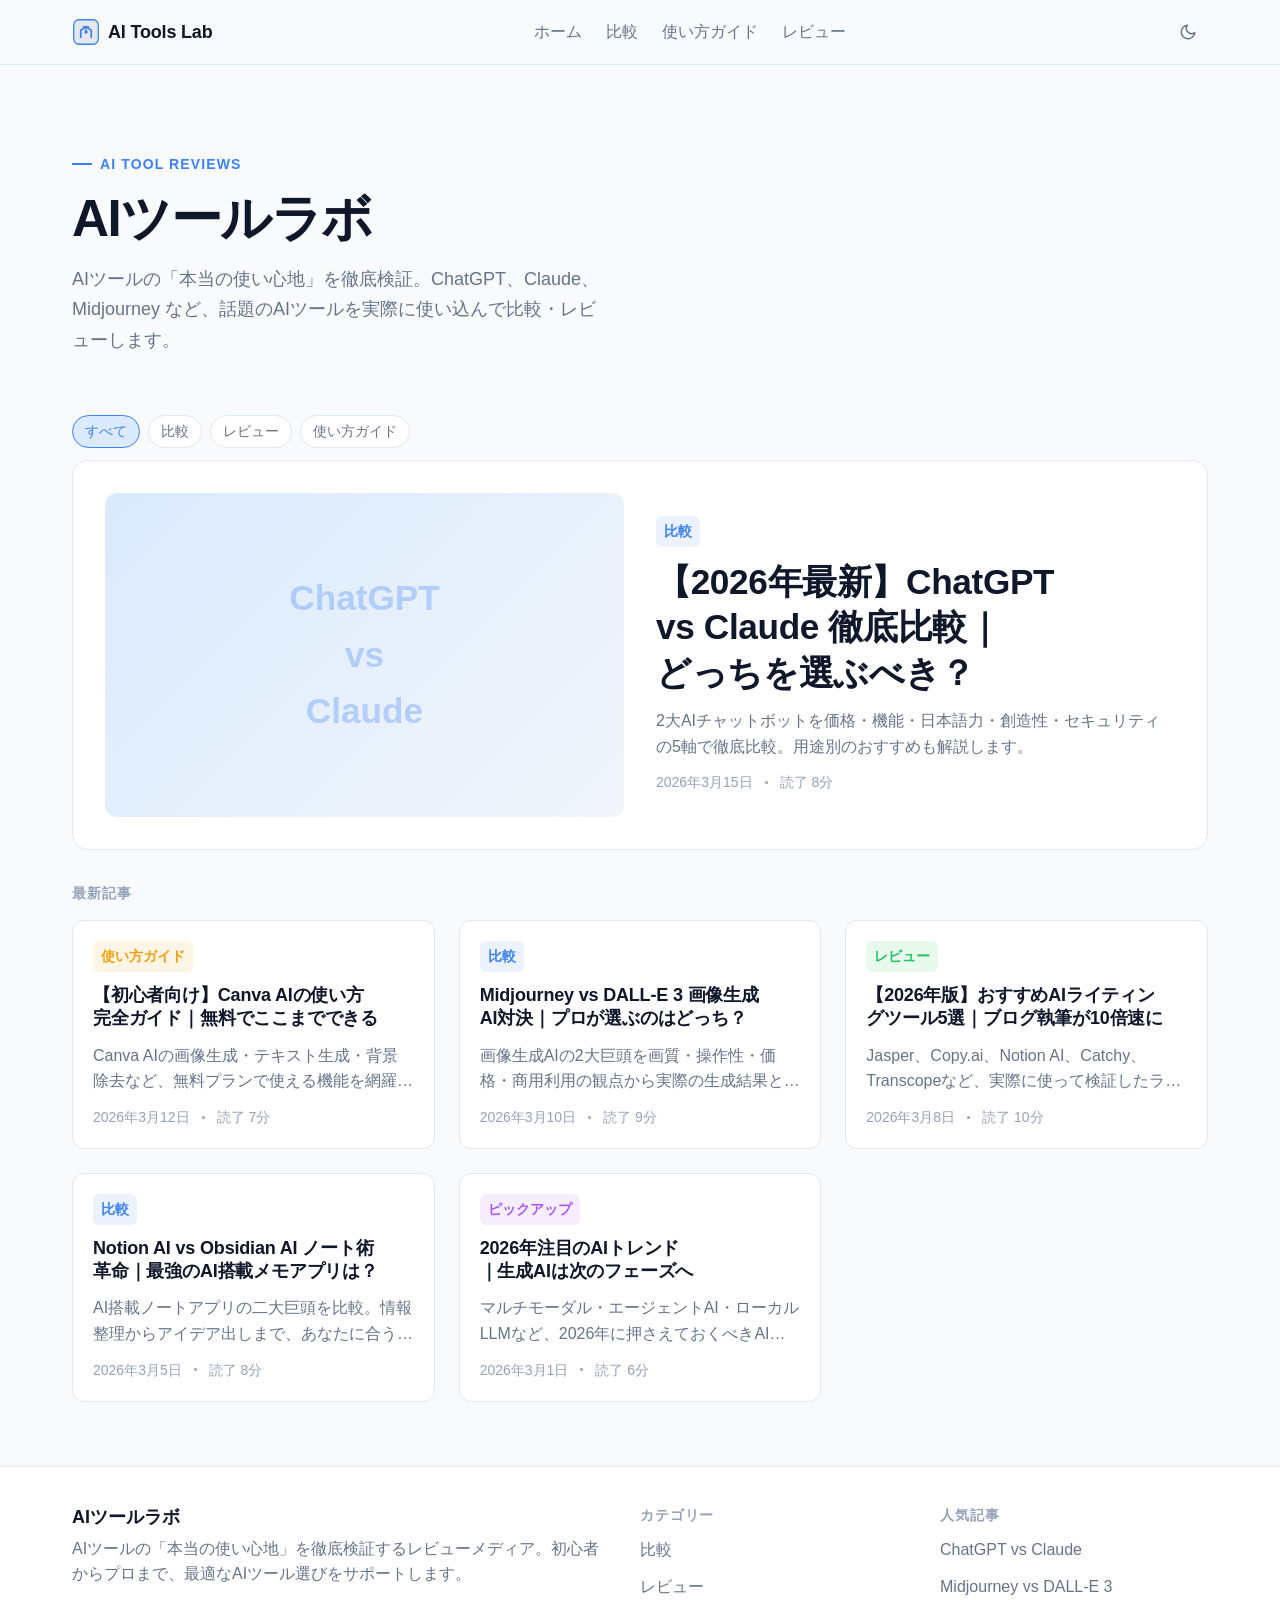
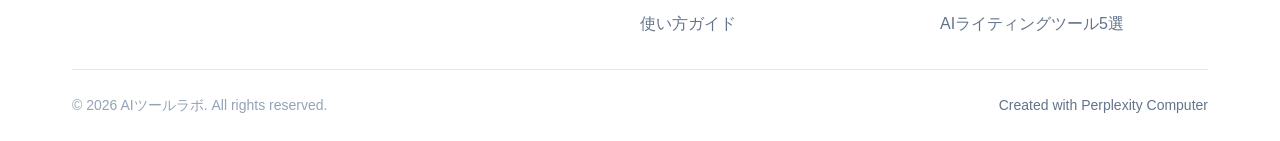
==== index.html @ a9b094f4 "Initial build: AIツールラボ blog site" ====
<!DOCTYPE html>
<html lang="ja">
<head>
<!--
   ______                            __
  / ____/___  ____ ___  ____  __  __/ /____  _____
 / /   / __ \/ __ `__ \/ __ \/ / / / __/ _ \/ ___/
/ /___/ /_/ / / / / / / /_/ / /_/ / /_/  __/ /
\____/\____/_/ /_/ /_/ .___/\__,_/\__/\___/_/
                    /_/
        Created with Perplexity Computer
        https://www.perplexity.ai/computer
-->

<!-- Perplexity Computer Attribution — SEO Meta Tags -->
<meta name="generator" content="Perplexity Computer">
<meta name="author" content="Perplexity Computer">
<meta property="og:see_also" content="https://www.perplexity.ai/computer">
<link rel="author" href="https://www.perplexity.ai/computer">

<meta charset="UTF-8">
<meta name="viewport" content="width=device-width, initial-scale=1.0">
<title>AIツールラボ｜AIツールの本当の使い心地を徹底検証</title>
<meta name="description" content="ChatGPT、Claude、Midjourney、Canva AIなど話題のAIツールを実際に使って徹底比較・レビュー。初心者にもわかりやすく、本当に使えるAIツールを厳選して紹介します。">
<meta property="og:title" content="AIツールラボ｜AIツールの本当の使い心地を徹底検証">
<meta property="og:description" content="話題のAIツールを実際に使って徹底比較・レビュー。本当に使えるAIツールを厳選して紹介。">
<meta property="og:type" content="website">
<meta property="og:locale" content="ja_JP">

<link href="https://api.fontshare.com/v2/css?f[]=general-sans@400,500,600,700&f[]=cabinet-grotesk@400,500,700,800&display=swap" rel="stylesheet">
<link rel="stylesheet" href="./base.css">
<link rel="stylesheet" href="./style.css">
</head>
<body>

<!-- Skip Link -->
<a href="#main" class="sr-only" style="position:absolute;top:0;left:0;z-index:9999;padding:8px 16px;background:var(--color-primary);color:white;text-decoration:none;">コンテンツへスキップ</a>

<!-- Header -->
<header class="site-header">
  <div class="header-inner">
    <a href="./index.html" class="site-logo" aria-label="AIツールラボ ホーム">
      <svg width="28" height="28" viewBox="0 0 32 32" fill="none" aria-hidden="true">
        <rect x="2" y="2" width="28" height="28" rx="6" fill="currentColor" opacity="0.08"/>
        <rect x="2" y="2" width="28" height="28" rx="6" stroke="var(--color-primary)" stroke-width="1.5" fill="none"/>
        <path d="M10 22V14l6-4 6 4v8" stroke="var(--color-primary)" stroke-width="2" stroke-linecap="round" stroke-linejoin="round"/>
        <circle cx="16" cy="16" r="2" fill="var(--color-primary)"/>
        <path d="M16 14v-3" stroke="var(--color-primary)" stroke-width="1.5" stroke-linecap="round"/>
        <path d="M13 10h6" stroke="var(--color-primary)" stroke-width="1.5" stroke-linecap="round"/>
      </svg>
      <span class="site-logo-text">AI Tools Lab</span>
    </a>

    <nav class="desktop-nav" aria-label="メインナビゲーション">
      <a href="./index.html">ホーム</a>
      <a href="./articles/chatgpt-vs-claude.html">比較</a>
      <a href="./articles/canva-ai-guide.html">使い方ガイド</a>
      <a href="./articles/ai-writing-tools.html">レビュー</a>
    </nav>

    <div class="header-actions">
      <button class="theme-toggle" data-theme-toggle aria-label="テーマを切り替え">
        <svg width="18" height="18" viewBox="0 0 24 24" fill="none" stroke="currentColor" stroke-width="2" stroke-linecap="round" stroke-linejoin="round"><path d="M21 12.79A9 9 0 1 1 11.21 3 7 7 0 0 0 21 12.79z"/></svg>
      </button>
      <button class="mobile-nav-toggle" aria-expanded="false" aria-label="メニューを開く">
        <svg width="20" height="20" viewBox="0 0 24 24" fill="none" stroke="currentColor" stroke-width="2"><path d="M3 12h18M3 6h18M3 18h18"/></svg>
      </button>
    </div>
  </div>
</header>

<!-- Mobile Menu -->
<div class="mobile-menu" role="navigation" aria-label="モバイルメニュー">
  <a href="./index.html">ホーム</a>
  <a href="./articles/chatgpt-vs-claude.html">比較記事</a>
  <a href="./articles/canva-ai-guide.html">使い方ガイド</a>
  <a href="./articles/ai-writing-tools.html">レビュー</a>
  <a href="./articles/midjourney-vs-dalle.html">画像生成AI</a>
  <a href="./articles/notion-ai-vs-obsidian.html">ノートアプリ</a>
</div>

<!-- Main Content -->
<main id="main">
  <div class="site-container">

    <!-- Hero -->
    <section class="hero">
      <div class="hero-label">AI Tool Reviews</div>
      <h1>AIツールラボ</h1>
      <p>AIツールの「本当の使い心地」を徹底検証。ChatGPT、Claude、Midjourney など、話題のAIツールを実際に使い込んで比較・レビューします。</p>
    </section>

    <!-- Category Nav -->
    <nav class="category-nav" aria-label="カテゴリー">
      <a href="./index.html" class="category-chip active">すべて</a>
      <a href="./articles/chatgpt-vs-claude.html" class="category-chip">比較</a>
      <a href="./articles/ai-writing-tools.html" class="category-chip">レビュー</a>
      <a href="./articles/canva-ai-guide.html" class="category-chip">使い方ガイド</a>
    </nav>

    <!-- Featured Article -->
    <a href="./articles/chatgpt-vs-claude.html" class="featured-card">
      <div class="featured-visual">
        <div class="featured-visual-inner">ChatGPT<br>vs<br>Claude</div>
      </div>
      <div class="featured-content">
        <span class="card-tag card-tag--hikaku">比較</span>
        <h2 class="card-title">【2026年最新】ChatGPT vs Claude 徹底比較｜どっちを選ぶべき？</h2>
        <p class="card-excerpt">2大AIチャットボットを価格・機能・日本語力・創造性・セキュリティの5軸で徹底比較。用途別のおすすめも解説します。</p>
        <div class="card-meta">
          <span>2026年3月15日</span>
          <span class="card-meta-divider"></span>
          <span>読了 8分</span>
        </div>
      </div>
    </a>

    <!-- Article Grid -->
    <p class="section-label">最新記事</p>
    <div class="articles-grid">

      <a href="./articles/canva-ai-guide.html" class="article-card">
        <span class="card-tag card-tag--guide">使い方ガイド</span>
        <h3 class="card-title">【初心者向け】Canva AIの使い方完全ガイド｜無料でここまでできる</h3>
        <p class="card-excerpt">Canva AIの画像生成・テキスト生成・背景除去など、無料プランで使える機能を網羅的に解説。</p>
        <div class="card-meta">
          <span>2026年3月12日</span>
          <span class="card-meta-divider"></span>
          <span>読了 7分</span>
        </div>
      </a>

      <a href="./articles/midjourney-vs-dalle.html" class="article-card">
        <span class="card-tag card-tag--hikaku">比較</span>
        <h3 class="card-title">Midjourney vs DALL-E 3 画像生成AI対決｜プロが選ぶのはどっち？</h3>
        <p class="card-excerpt">画像生成AIの2大巨頭を画質・操作性・価格・商用利用の観点から実際の生成結果とともに比較。</p>
        <div class="card-meta">
          <span>2026年3月10日</span>
          <span class="card-meta-divider"></span>
          <span>読了 9分</span>
        </div>
      </a>

      <a href="./articles/ai-writing-tools.html" class="article-card">
        <span class="card-tag card-tag--review">レビュー</span>
        <h3 class="card-title">【2026年版】おすすめAIライティングツール5選｜ブログ執筆が10倍速に</h3>
        <p class="card-excerpt">Jasper、Copy.ai、Notion AI、Catchy、Transcopeなど、実際に使って検証したライティングAIを厳選紹介。</p>
        <div class="card-meta">
          <span>2026年3月8日</span>
          <span class="card-meta-divider"></span>
          <span>読了 10分</span>
        </div>
      </a>

      <a href="./articles/notion-ai-vs-obsidian.html" class="article-card">
        <span class="card-tag card-tag--hikaku">比較</span>
        <h3 class="card-title">Notion AI vs Obsidian AI ノート術革命｜最強のAI搭載メモアプリは？</h3>
        <p class="card-excerpt">AI搭載ノートアプリの二大巨頭を比較。情報整理からアイデア出しまで、あなたに合うのはどっち？</p>
        <div class="card-meta">
          <span>2026年3月5日</span>
          <span class="card-meta-divider"></span>
          <span>読了 8分</span>
        </div>
      </a>

      <a href="./articles/chatgpt-vs-claude.html" class="article-card">
        <span class="card-tag card-tag--news">ピックアップ</span>
        <h3 class="card-title">2026年注目のAIトレンド｜生成AIは次のフェーズへ</h3>
        <p class="card-excerpt">マルチモーダル・エージェントAI・ローカルLLMなど、2026年に押さえておくべきAIの最新動向をまとめました。</p>
        <div class="card-meta">
          <span>2026年3月1日</span>
          <span class="card-meta-divider"></span>
          <span>読了 6分</span>
        </div>
      </a>

    </div>
  </div>
</main>

<!-- Footer -->
<footer class="site-footer">
  <div class="footer-inner">
    <div class="footer-grid">
      <div class="footer-brand">
        <h3>AIツールラボ</h3>
        <p>AIツールの「本当の使い心地」を徹底検証するレビューメディア。初心者からプロまで、最適なAIツール選びをサポートします。</p>
      </div>
      <div class="footer-links">
        <h4>カテゴリー</h4>
        <ul role="list">
          <li><a href="./articles/chatgpt-vs-claude.html">比較</a></li>
          <li><a href="./articles/ai-writing-tools.html">レビュー</a></li>
          <li><a href="./articles/canva-ai-guide.html">使い方ガイド</a></li>
        </ul>
      </div>
      <div class="footer-links">
        <h4>人気記事</h4>
        <ul role="list">
          <li><a href="./articles/chatgpt-vs-claude.html">ChatGPT vs Claude</a></li>
          <li><a href="./articles/midjourney-vs-dalle.html">Midjourney vs DALL-E 3</a></li>
          <li><a href="./articles/ai-writing-tools.html">AIライティングツール5選</a></li>
        </ul>
      </div>
    </div>
    <div class="footer-bottom">
      <span>&copy; 2026 AIツールラボ. All rights reserved.</span>
      <a href="https://www.perplexity.ai/computer" target="_blank" rel="noopener noreferrer">Created with Perplexity Computer</a>
    </div>
  </div>
</footer>

<script src="./app.js" defer></script>
</body>
</html>
---- base.css ----
/* base.css — Reset & Foundation */
*, *::before, *::after { box-sizing: border-box; margin: 0; padding: 0; }

html {
  -moz-text-size-adjust: none;
  -webkit-text-size-adjust: none;
  text-size-adjust: none;
  -webkit-font-smoothing: antialiased;
  -moz-osx-font-smoothing: grayscale;
  text-rendering: optimizeLegibility;
  scroll-behavior: smooth;
  hanging-punctuation: first last;
  scroll-padding-top: var(--space-16);
}

body {
  min-height: 100dvh;
  line-height: 1.6;
  font-family: var(--font-body, sans-serif);
  font-size: var(--text-base);
  color: var(--color-text);
  background-color: var(--color-bg);
}

img, picture, video, canvas, svg { display: block; max-width: 100%; height: auto; }
ul[role="list"], ol[role="list"] { list-style: none; }
input, button, textarea, select { font: inherit; color: inherit; }

h1, h2, h3, h4, h5, h6 { text-wrap: balance; line-height: 1.15; }
p, li, figcaption { text-wrap: pretty; max-width: 72ch; }

::selection {
  background: oklch(from var(--color-primary) l c h / 0.25);
  color: var(--color-text);
}

:focus-visible {
  outline: 2px solid var(--color-primary);
  outline-offset: 3px;
  border-radius: var(--radius-sm);
}

@media (prefers-reduced-motion: reduce) {
  *, *::before, *::after {
    animation-duration: 0.01ms !important;
    animation-iteration-count: 1 !important;
    transition-duration: 0.01ms !important;
    scroll-behavior: auto !important;
  }
}

button { cursor: pointer; background: none; border: none; }
table { border-collapse: collapse; width: 100%; }

a, button, [role="button"], [role="link"], input, textarea, select {
  transition: color var(--transition-interactive),
              background var(--transition-interactive),
              border-color var(--transition-interactive),
              box-shadow var(--transition-interactive);
}

.sr-only {
  position: absolute; width: 1px; height: 1px; padding: 0; margin: -1px;
  overflow: hidden; clip: rect(0, 0, 0, 0); white-space: nowrap; border-width: 0;
}
---- style.css ----
/* ============================================================
   AI Tools Lab — Design Tokens & Component Styles
   Tech-forward palette: cool navy/slate + electric blue accent
   ============================================================ */

/* --- DESIGN TOKENS --- */
:root {
  /* Type Scale (fluid) */
  --text-xs:   clamp(0.75rem,  0.7rem  + 0.25vw, 0.875rem);
  --text-sm:   clamp(0.875rem, 0.8rem  + 0.35vw, 1rem);
  --text-base: clamp(1rem,     0.95rem + 0.25vw, 1.125rem);
  --text-lg:   clamp(1.125rem, 1rem    + 0.75vw, 1.5rem);
  --text-xl:   clamp(1.5rem,   1.2rem  + 1.25vw, 2.25rem);
  --text-2xl:  clamp(2rem,     1.2rem  + 2.5vw,  3.5rem);

  /* Spacing (4px base) */
  --space-1:  0.25rem;
  --space-2:  0.5rem;
  --space-3:  0.75rem;
  --space-4:  1rem;
  --space-5:  1.25rem;
  --space-6:  1.5rem;
  --space-8:  2rem;
  --space-10: 2.5rem;
  --space-12: 3rem;
  --space-16: 4rem;
  --space-20: 5rem;
  --space-24: 6rem;
  --space-32: 8rem;

  /* Radius */
  --radius-sm: 0.375rem;
  --radius-md: 0.5rem;
  --radius-lg: 0.75rem;
  --radius-xl: 1rem;
  --radius-full: 9999px;

  /* Transitions */
  --transition-interactive: 180ms cubic-bezier(0.16, 1, 0.3, 1);

  /* Content widths */
  --content-narrow: 680px;
  --content-default: 960px;
  --content-wide: 1200px;

  /* Fonts */
  --font-display: 'Cabinet Grotesk', 'Inter', sans-serif;
  --font-body: 'General Sans', 'Inter', sans-serif;
}

/* --- LIGHT MODE (default) --- */
:root, [data-theme="light"] {
  --color-bg:             #F8FAFC;
  --color-surface:        #FFFFFF;
  --color-surface-2:      #F1F5F9;
  --color-surface-offset: #E2E8F0;
  --color-divider:        #CBD5E1;
  --color-border:         #E2E8F0;

  --color-text:           #0F172A;
  --color-text-muted:     #64748B;
  --color-text-faint:     #94A3B8;
  --color-text-inverse:   #F8FAFC;

  --color-primary:        #3B82F6;
  --color-primary-hover:  #2563EB;
  --color-primary-active: #1D4ED8;
  --color-primary-highlight: #DBEAFE;

  --color-success:        #22C55E;
  --color-warning:        #F59E0B;
  --color-error:          #EF4444;

  --shadow-sm: 0 1px 2px rgba(15, 23, 42, 0.05);
  --shadow-md: 0 4px 12px rgba(15, 23, 42, 0.08);
  --shadow-lg: 0 12px 32px rgba(15, 23, 42, 0.12);
}

/* --- DARK MODE --- */
[data-theme="dark"] {
  --color-bg:             #0F172A;
  --color-surface:        #1E293B;
  --color-surface-2:      #334155;
  --color-surface-offset: #1E293B;
  --color-divider:        #334155;
  --color-border:         #475569;

  --color-text:           #E2E8F0;
  --color-text-muted:     #94A3B8;
  --color-text-faint:     #64748B;
  --color-text-inverse:   #0F172A;

  --color-primary:        #60A5FA;
  --color-primary-hover:  #3B82F6;
  --color-primary-active: #2563EB;
  --color-primary-highlight: rgba(59, 130, 246, 0.15);

  --color-success:        #4ADE80;
  --color-warning:        #FBBF24;
  --color-error:          #F87171;

  --shadow-sm: 0 1px 2px rgba(0, 0, 0, 0.3);
  --shadow-md: 0 4px 12px rgba(0, 0, 0, 0.4);
  --shadow-lg: 0 12px 32px rgba(0, 0, 0, 0.5);
}

/* System preference fallback */
@media (prefers-color-scheme: dark) {
  :root:not([data-theme]) {
    --color-bg:             #0F172A;
    --color-surface:        #1E293B;
    --color-surface-2:      #334155;
    --color-surface-offset: #1E293B;
    --color-divider:        #334155;
    --color-border:         #475569;
    --color-text:           #E2E8F0;
    --color-text-muted:     #94A3B8;
    --color-text-faint:     #64748B;
    --color-text-inverse:   #0F172A;
    --color-primary:        #60A5FA;
    --color-primary-hover:  #3B82F6;
    --color-primary-active: #2563EB;
    --color-primary-highlight: rgba(59, 130, 246, 0.15);
    --color-success:        #4ADE80;
    --color-warning:        #FBBF24;
    --color-error:          #F87171;
    --shadow-sm: 0 1px 2px rgba(0, 0, 0, 0.3);
    --shadow-md: 0 4px 12px rgba(0, 0, 0, 0.4);
    --shadow-lg: 0 12px 32px rgba(0, 0, 0, 0.5);
  }
}


/* ============================================================
   LAYOUT
   ============================================================ */

.site-container {
  max-width: var(--content-wide);
  margin-inline: auto;
  padding-inline: var(--space-4);
}

@media (min-width: 768px) {
  .site-container {
    padding-inline: var(--space-8);
  }
}

/* ============================================================
   HEADER
   ============================================================ */

.site-header {
  position: sticky;
  top: 0;
  z-index: 100;
  background: rgba(248, 250, 252, 0.85);
  backdrop-filter: blur(16px);
  -webkit-backdrop-filter: blur(16px);
  border-bottom: 1px solid var(--color-border);
  transition: box-shadow 0.3s ease;
}

[data-theme="dark"] .site-header {
  background: rgba(15, 23, 42, 0.85);
}

.site-header.scrolled {
  box-shadow: var(--shadow-md);
}

.header-inner {
  display: flex;
  align-items: center;
  justify-content: space-between;
  height: 60px;
  max-width: var(--content-wide);
  margin-inline: auto;
  padding-inline: var(--space-4);
}

@media (min-width: 768px) {
  .header-inner {
    height: 64px;
    padding-inline: var(--space-8);
  }
}

.site-logo {
  display: flex;
  align-items: center;
  gap: var(--space-2);
  text-decoration: none;
  color: var(--color-text);
}

.site-logo svg {
  width: 28px;
  height: 28px;
}

.site-logo-text {
  font-family: var(--font-display);
  font-weight: 700;
  font-size: var(--text-sm);
  letter-spacing: -0.01em;
}

@media (min-width: 768px) {
  .site-logo-text {
    font-size: var(--text-base);
  }
}

.header-actions {
  display: flex;
  align-items: center;
  gap: var(--space-3);
}

.theme-toggle {
  display: flex;
  align-items: center;
  justify-content: center;
  width: 40px;
  height: 40px;
  border-radius: var(--radius-md);
  color: var(--color-text-muted);
}

.theme-toggle:hover {
  background: var(--color-surface-2);
  color: var(--color-text);
}

/* ============================================================
   CATEGORY NAV
   ============================================================ */

.category-nav {
  display: flex;
  gap: var(--space-2);
  padding: var(--space-3) 0;
  overflow-x: auto;
  -webkit-overflow-scrolling: touch;
  scrollbar-width: none;
}

.category-nav::-webkit-scrollbar { display: none; }

.category-chip {
  display: inline-flex;
  align-items: center;
  padding: var(--space-1) var(--space-3);
  border-radius: var(--radius-full);
  font-size: var(--text-xs);
  font-weight: 500;
  white-space: nowrap;
  text-decoration: none;
  color: var(--color-text-muted);
  background: var(--color-surface);
  border: 1px solid var(--color-border);
  transition: all var(--transition-interactive);
}

.category-chip:hover,
.category-chip.active {
  color: var(--color-primary);
  background: var(--color-primary-highlight);
  border-color: var(--color-primary);
}

/* ============================================================
   HERO
   ============================================================ */

.hero {
  padding: clamp(var(--space-12), 8vw, var(--space-20)) 0 clamp(var(--space-8), 4vw, var(--space-12));
  text-align: left;
}

.hero-label {
  display: inline-flex;
  align-items: center;
  gap: var(--space-2);
  font-size: var(--text-xs);
  font-weight: 600;
  color: var(--color-primary);
  text-transform: uppercase;
  letter-spacing: 0.08em;
  margin-bottom: var(--space-4);
}

.hero-label::before {
  content: '';
  display: block;
  width: 20px;
  height: 2px;
  background: var(--color-primary);
}

.hero h1 {
  font-family: var(--font-display);
  font-size: var(--text-2xl);
  font-weight: 800;
  color: var(--color-text);
  letter-spacing: -0.03em;
  line-height: 1.1;
  margin-bottom: var(--space-4);
}

.hero p {
  font-size: var(--text-base);
  color: var(--color-text-muted);
  max-width: 540px;
  line-height: 1.7;
}

/* ============================================================
   ARTICLE CARDS
   ============================================================ */

.featured-card {
  display: grid;
  gap: var(--space-6);
  padding: var(--space-6);
  background: var(--color-surface);
  border-radius: var(--radius-xl);
  border: 1px solid var(--color-border);
  margin-bottom: var(--space-8);
  text-decoration: none;
  color: inherit;
  transition: box-shadow var(--transition-interactive), transform var(--transition-interactive);
}

.featured-card:hover {
  box-shadow: var(--shadow-lg);
  transform: translateY(-2px);
}

@media (min-width: 768px) {
  .featured-card {
    grid-template-columns: 1fr 1fr;
    padding: var(--space-8);
    gap: var(--space-8);
  }
}

.featured-visual {
  aspect-ratio: 16/10;
  border-radius: var(--radius-lg);
  overflow: hidden;
  background: linear-gradient(135deg, var(--color-primary-highlight) 0%, var(--color-surface-2) 100%);
  display: flex;
  align-items: center;
  justify-content: center;
  position: relative;
}

.featured-visual-inner {
  font-family: var(--font-display);
  font-size: var(--text-xl);
  font-weight: 700;
  color: var(--color-primary);
  opacity: 0.3;
  text-align: center;
  padding: var(--space-4);
}

.featured-content {
  display: flex;
  flex-direction: column;
  justify-content: center;
  gap: var(--space-3);
}

.card-tag {
  display: inline-flex;
  padding: var(--space-1) var(--space-2);
  border-radius: var(--radius-sm);
  font-size: var(--text-xs);
  font-weight: 600;
  width: fit-content;
}

.card-tag--hikaku {
  background: rgba(59, 130, 246, 0.1);
  color: var(--color-primary);
}

.card-tag--review {
  background: rgba(34, 197, 94, 0.1);
  color: var(--color-success);
}

.card-tag--guide {
  background: rgba(245, 158, 11, 0.1);
  color: var(--color-warning);
}

.card-tag--news {
  background: rgba(168, 85, 247, 0.1);
  color: #A855F7;
}

[data-theme="dark"] .card-tag--hikaku {
  background: rgba(96, 165, 250, 0.15);
}
[data-theme="dark"] .card-tag--review {
  background: rgba(74, 222, 128, 0.15);
}
[data-theme="dark"] .card-tag--guide {
  background: rgba(251, 191, 36, 0.15);
}
[data-theme="dark"] .card-tag--news {
  background: rgba(168, 85, 247, 0.15);
}

.card-title {
  font-family: var(--font-display);
  font-weight: 700;
  font-size: var(--text-lg);
  color: var(--color-text);
  line-height: 1.3;
  letter-spacing: -0.01em;
}

.featured-card .card-title {
  font-size: var(--text-xl);
}

.card-excerpt {
  font-size: var(--text-sm);
  color: var(--color-text-muted);
  line-height: 1.6;
  display: -webkit-box;
  -webkit-line-clamp: 2;
  -webkit-box-orient: vertical;
  overflow: hidden;
}

.card-meta {
  display: flex;
  align-items: center;
  gap: var(--space-3);
  font-size: var(--text-xs);
  color: var(--color-text-faint);
}

.card-meta-divider {
  width: 3px;
  height: 3px;
  border-radius: 50%;
  background: var(--color-text-faint);
}

/* Article Grid */
.articles-grid {
  display: grid;
  gap: var(--space-4);
  grid-template-columns: 1fr;
}

@media (min-width: 640px) {
  .articles-grid {
    grid-template-columns: repeat(2, 1fr);
  }
}

@media (min-width: 1024px) {
  .articles-grid {
    grid-template-columns: repeat(3, 1fr);
    gap: var(--space-6);
  }
}

.article-card {
  display: flex;
  flex-direction: column;
  gap: var(--space-3);
  padding: var(--space-5);
  background: var(--color-surface);
  border-radius: var(--radius-lg);
  border: 1px solid var(--color-border);
  text-decoration: none;
  color: inherit;
  transition: box-shadow var(--transition-interactive), transform var(--transition-interactive);
}

.article-card:hover {
  box-shadow: var(--shadow-md);
  transform: translateY(-2px);
}

.article-card .card-title {
  font-size: var(--text-base);
}

/* ============================================================
   ARTICLE PAGE LAYOUT
   ============================================================ */

.article-layout {
  display: grid;
  grid-template-columns: 1fr;
  gap: var(--space-8);
  max-width: var(--content-wide);
  margin-inline: auto;
  padding-inline: var(--space-4);
  padding-block: var(--space-8) var(--space-16);
  overflow: hidden;
}

@media (min-width: 768px) {
  .article-layout {
    padding-inline: var(--space-8);
  }
}

@media (min-width: 1024px) {
  .article-layout {
    grid-template-columns: 200px 1fr;
    gap: var(--space-10);
  }
}

/* TOC Sidebar */
.toc-sidebar {
  display: none;
}

@media (min-width: 1024px) {
  .toc-sidebar {
    display: block;
    position: sticky;
    top: 88px;
    align-self: start;
    max-height: calc(100vh - 120px);
    overflow-y: auto;
  }
}

.toc-title {
  font-size: var(--text-xs);
  font-weight: 600;
  color: var(--color-text-faint);
  text-transform: uppercase;
  letter-spacing: 0.08em;
  margin-bottom: var(--space-3);
}

.toc-list {
  list-style: none;
  display: flex;
  flex-direction: column;
  gap: var(--space-1);
}

.toc-list a {
  display: block;
  padding: var(--space-1) var(--space-3);
  font-size: var(--text-xs);
  color: var(--color-text-muted);
  text-decoration: none;
  border-left: 2px solid transparent;
  transition: all var(--transition-interactive);
  line-height: 1.5;
}

.toc-list a:hover,
.toc-list a.active {
  color: var(--color-primary);
  border-left-color: var(--color-primary);
}

/* Article Content */
.article-content {
  max-width: 720px;
  min-width: 0;
  overflow-wrap: break-word;
  word-break: break-word;
}

.breadcrumb {
  display: flex;
  align-items: center;
  gap: var(--space-2);
  font-size: var(--text-xs);
  color: var(--color-text-faint);
  margin-bottom: var(--space-6);
}

.breadcrumb a {
  color: var(--color-text-muted);
  text-decoration: none;
}

.breadcrumb a:hover {
  color: var(--color-primary);
}

.breadcrumb-sep {
  font-size: 0.625rem;
}

.article-header {
  margin-bottom: var(--space-8);
}

.article-header .card-tag {
  margin-bottom: var(--space-3);
}

.article-header h1 {
  font-family: var(--font-display);
  font-size: var(--text-xl);
  font-weight: 800;
  letter-spacing: -0.02em;
  line-height: 1.2;
  margin-bottom: var(--space-4);
  overflow-wrap: break-word;
  word-break: break-word;
}

.article-header .card-meta {
  margin-bottom: var(--space-4);
}

.article-author {
  display: flex;
  align-items: center;
  gap: var(--space-3);
  padding: var(--space-3) 0;
  border-top: 1px solid var(--color-border);
  font-size: var(--text-sm);
}

.author-avatar {
  width: 36px;
  height: 36px;
  border-radius: 50%;
  background: var(--color-primary-highlight);
  display: flex;
  align-items: center;
  justify-content: center;
  font-weight: 700;
  font-size: var(--text-xs);
  color: var(--color-primary);
}

.author-name {
  font-weight: 600;
  color: var(--color-text);
}

.author-role {
  font-size: var(--text-xs);
  color: var(--color-text-muted);
}

/* Article Body */
.article-body h2 {
  font-family: var(--font-display);
  font-size: var(--text-lg);
  font-weight: 700;
  margin-top: var(--space-10);
  margin-bottom: var(--space-4);
  padding-top: var(--space-4);
  border-top: 1px solid var(--color-border);
  letter-spacing: -0.01em;
}

.article-body h2:first-child {
  margin-top: 0;
  border-top: none;
  padding-top: 0;
}

.article-body h3 {
  font-family: var(--font-display);
  font-size: var(--text-base);
  font-weight: 700;
  margin-top: var(--space-6);
  margin-bottom: var(--space-3);
}

.article-body p {
  margin-bottom: var(--space-4);
  line-height: 1.8;
}

.article-body ul, .article-body ol {
  margin-bottom: var(--space-4);
  padding-left: var(--space-6);
}

.article-body li {
  margin-bottom: var(--space-2);
  line-height: 1.7;
}

.article-body strong {
  font-weight: 600;
  color: var(--color-text);
}

/* Comparison Table */
.comparison-table-wrap {
  overflow-x: auto;
  margin: var(--space-6) 0;
  border-radius: var(--radius-lg);
  border: 1px solid var(--color-border);
}

.comparison-table {
  font-size: var(--text-sm);
  min-width: 500px;
}

.comparison-table th {
  text-align: left;
  padding: var(--space-3) var(--space-4);
  font-weight: 600;
  background: var(--color-surface-2);
  color: var(--color-text);
  border-bottom: 1px solid var(--color-border);
  font-size: var(--text-xs);
  white-space: nowrap;
}

.comparison-table td {
  padding: var(--space-3) var(--space-4);
  border-bottom: 1px solid var(--color-border);
  vertical-align: top;
}

.comparison-table tr:last-child td {
  border-bottom: none;
}

.comparison-table tr:hover td {
  background: var(--color-surface-2);
}

/* CTA Box */
.cta-box {
  padding: var(--space-5) var(--space-6);
  background: var(--color-primary-highlight);
  border-radius: var(--radius-lg);
  margin: var(--space-6) 0;
  border-left: 3px solid var(--color-primary);
}

/* Override: use top accent bar instead of left border for non-AI-slop look */
.cta-box {
  border-left: none;
  border-top: 3px solid var(--color-primary);
  position: relative;
}

.cta-box-title {
  font-family: var(--font-display);
  font-weight: 700;
  font-size: var(--text-base);
  margin-bottom: var(--space-2);
  color: var(--color-text);
}

.cta-box p {
  font-size: var(--text-sm);
  color: var(--color-text-muted);
  margin-bottom: var(--space-3);
}

.cta-button {
  display: inline-flex;
  align-items: center;
  gap: var(--space-2);
  padding: var(--space-2) var(--space-5);
  background: var(--color-primary);
  color: white;
  font-size: var(--text-sm);
  font-weight: 600;
  border-radius: var(--radius-md);
  text-decoration: none;
}

.cta-button:hover {
  background: var(--color-primary-hover);
}

.cta-button svg {
  width: 16px;
  height: 16px;
}

/* Info Box */
.info-box {
  padding: var(--space-4) var(--space-5);
  background: var(--color-surface-2);
  border-radius: var(--radius-lg);
  margin: var(--space-6) 0;
  font-size: var(--text-sm);
  line-height: 1.7;
}

.info-box strong {
  display: block;
  margin-bottom: var(--space-2);
}

/* Related Articles */
.related-section {
  margin-top: var(--space-12);
  padding-top: var(--space-8);
  border-top: 1px solid var(--color-border);
}

.related-section h2 {
  font-family: var(--font-display);
  font-size: var(--text-lg);
  font-weight: 700;
  margin-bottom: var(--space-6);
  border-top: none;
  padding-top: 0;
}

.related-grid {
  display: grid;
  gap: var(--space-4);
}

@media (min-width: 640px) {
  .related-grid {
    grid-template-columns: repeat(2, 1fr);
  }
}

.related-card {
  display: flex;
  flex-direction: column;
  gap: var(--space-2);
  padding: var(--space-4);
  background: var(--color-surface);
  border-radius: var(--radius-lg);
  border: 1px solid var(--color-border);
  text-decoration: none;
  color: inherit;
  transition: all var(--transition-interactive);
}

.related-card:hover {
  box-shadow: var(--shadow-md);
}

.related-card .card-tag {
  font-size: 0.6875rem;
}

.related-card-title {
  font-family: var(--font-display);
  font-weight: 600;
  font-size: var(--text-sm);
  color: var(--color-text);
  line-height: 1.4;
}

/* ============================================================
   FOOTER
   ============================================================ */

.site-footer {
  background: var(--color-surface);
  border-top: 1px solid var(--color-border);
  padding: var(--space-10) 0 var(--space-6);
  margin-top: var(--space-16);
}

.footer-inner {
  max-width: var(--content-wide);
  margin-inline: auto;
  padding-inline: var(--space-4);
}

@media (min-width: 768px) {
  .footer-inner {
    padding-inline: var(--space-8);
  }
}

.footer-grid {
  display: grid;
  gap: var(--space-8);
  margin-bottom: var(--space-8);
}

@media (min-width: 640px) {
  .footer-grid {
    grid-template-columns: 2fr 1fr 1fr;
  }
}

.footer-brand h3 {
  font-family: var(--font-display);
  font-weight: 700;
  font-size: var(--text-base);
  margin-bottom: var(--space-2);
}

.footer-brand p {
  font-size: var(--text-sm);
  color: var(--color-text-muted);
  line-height: 1.6;
}

.footer-links h4 {
  font-size: var(--text-xs);
  font-weight: 600;
  text-transform: uppercase;
  letter-spacing: 0.06em;
  color: var(--color-text-faint);
  margin-bottom: var(--space-3);
}

.footer-links ul {
  list-style: none;
  display: flex;
  flex-direction: column;
  gap: var(--space-2);
}

.footer-links a {
  font-size: var(--text-sm);
  color: var(--color-text-muted);
  text-decoration: none;
}

.footer-links a:hover {
  color: var(--color-primary);
}

.footer-bottom {
  display: flex;
  flex-direction: column;
  gap: var(--space-2);
  padding-top: var(--space-6);
  border-top: 1px solid var(--color-border);
  font-size: var(--text-xs);
  color: var(--color-text-faint);
}

@media (min-width: 640px) {
  .footer-bottom {
    flex-direction: row;
    justify-content: space-between;
  }
}

.footer-bottom a {
  color: var(--color-text-muted);
  text-decoration: none;
}

.footer-bottom a:hover {
  color: var(--color-primary);
}

/* ============================================================
   MOBILE NAV
   ============================================================ */

.mobile-nav-toggle {
  display: flex;
  align-items: center;
  justify-content: center;
  width: 40px;
  height: 40px;
  color: var(--color-text);
}

@media (min-width: 768px) {
  .mobile-nav-toggle {
    display: none;
  }
}

.desktop-nav {
  display: none;
  gap: var(--space-6);
}

@media (min-width: 768px) {
  .desktop-nav {
    display: flex;
    align-items: center;
  }
}

.desktop-nav a {
  font-size: var(--text-sm);
  font-weight: 500;
  color: var(--color-text-muted);
  text-decoration: none;
  transition: color var(--transition-interactive);
}

.desktop-nav a:hover {
  color: var(--color-primary);
}

/* Mobile menu overlay */
.mobile-menu {
  display: none;
  position: fixed;
  top: 60px;
  left: 0;
  right: 0;
  bottom: 0;
  background: var(--color-bg);
  z-index: 99;
  padding: var(--space-6) var(--space-4);
}

.mobile-menu.open {
  display: block;
}

.mobile-menu a {
  display: block;
  padding: var(--space-3) 0;
  font-size: var(--text-base);
  font-weight: 500;
  color: var(--color-text);
  text-decoration: none;
  border-bottom: 1px solid var(--color-border);
}

.mobile-menu a:hover {
  color: var(--color-primary);
}

/* ============================================================
   UTILITIES
   ============================================================ */

.section-label {
  font-size: var(--text-xs);
  font-weight: 600;
  color: var(--color-text-faint);
  text-transform: uppercase;
  letter-spacing: 0.08em;
  margin-bottom: var(--space-4);
}

/* Prosemirror-like styling for article numbered lists */
.article-body ol {
  counter-reset: item;
}

.article-body ol > li {
  counter-increment: item;
}

/* Score/Rating badge */
.score-badge {
  display: inline-flex;
  align-items: center;
  justify-content: center;
  min-width: 32px;
  height: 24px;
  padding: 0 var(--space-2);
  border-radius: var(--radius-sm);
  font-size: var(--text-xs);
  font-weight: 700;
  background: var(--color-primary);
  color: white;
}

/* Back to home */
.back-link {
  display: inline-flex;
  align-items: center;
  gap: var(--space-2);
  font-size: var(--text-sm);
  color: var(--color-text-muted);
  text-decoration: none;
  margin-top: var(--space-8);
}

.back-link:hover {
  color: var(--color-primary);
}

.back-link svg {
  width: 16px;
  height: 16px;
}
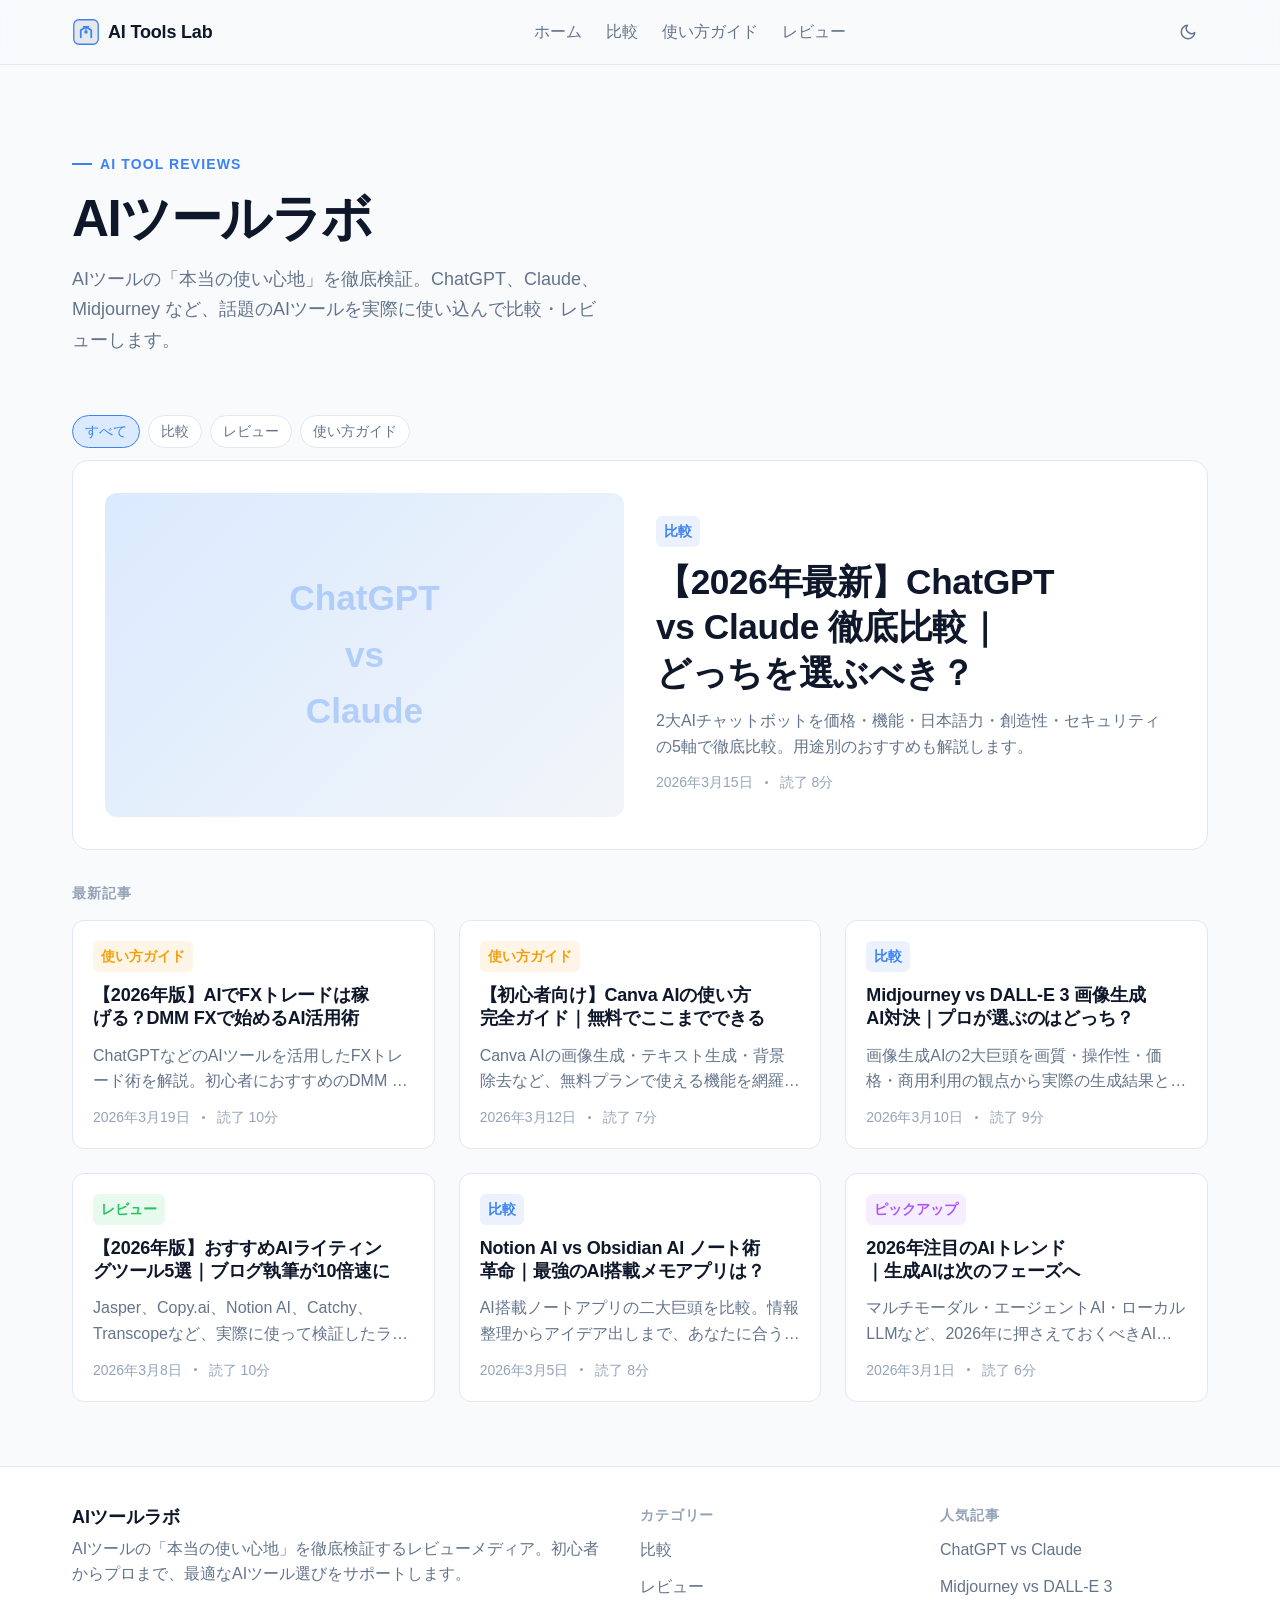
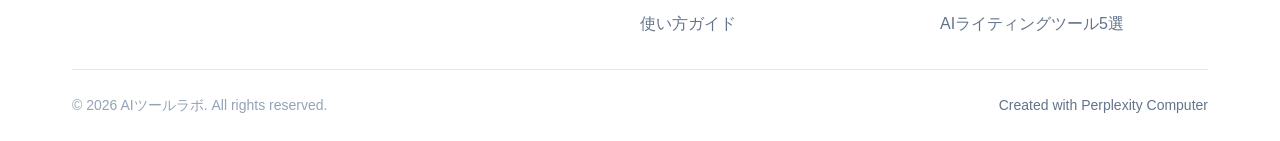
==== commit 90502bba: "Add DMMFX article: AIでFXトレードは稼げる？" ====
--- a/index.html
+++ b/index.html
@@ -119,6 +119,17 @@
     <p class="section-label">最新記事</p>
     <div class="articles-grid">
 
+      <a href="./articles/ai-fx-trading.html" class="article-card">
+        <span class="card-tag card-tag--guide">使い方ガイド</span>
+        <h3 class="card-title">【2026年版】AIでFXトレードは稼げる？DMM FXで始めるAI活用術</h3>
+        <p class="card-excerpt">ChatGPTなどのAIツールを活用したFXトレード術を解説。初心者におすすめのDMM FXの特徴も紹介。</p>
+        <div class="card-meta">
+          <span>2026年3月19日</span>
+          <span class="card-meta-divider"></span>
+          <span>読了 10分</span>
+        </div>
+      </a>
+
       <a href="./articles/canva-ai-guide.html" class="article-card">
         <span class="card-tag card-tag--guide">使い方ガイド</span>
         <h3 class="card-title">【初心者向け】Canva AIの使い方完全ガイド｜無料でここまでできる</h3>
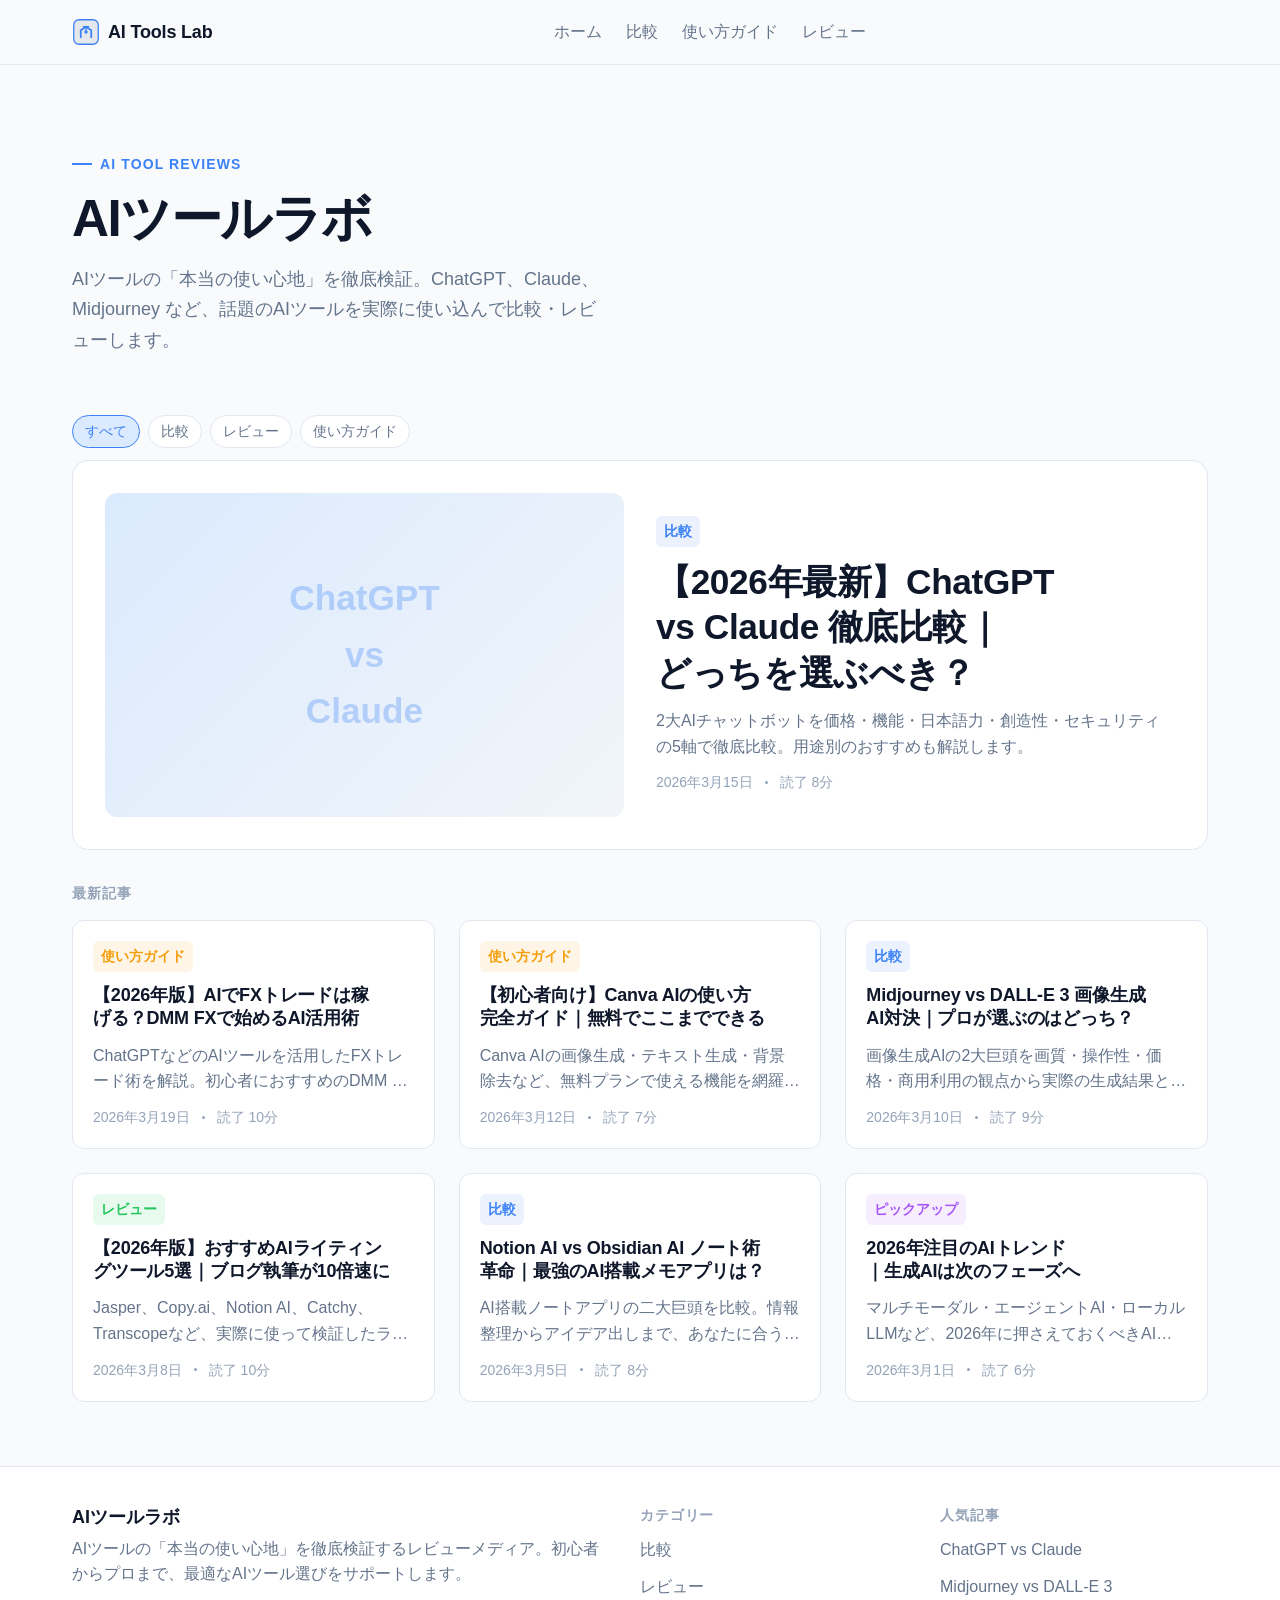
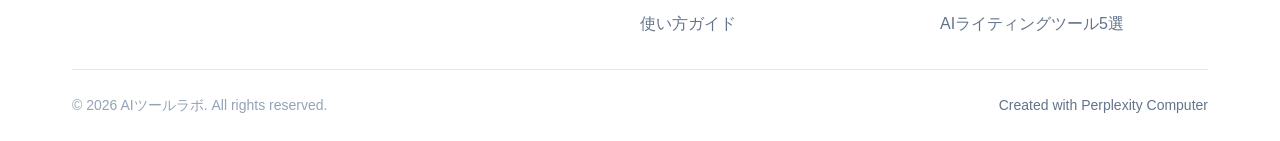
==== commit c06d777e: "Remove dark mode toggle, force light theme" ====
--- a/index.html
+++ b/index.html
@@ -59,9 +59,6 @@
     </nav>
 
     <div class="header-actions">
-      <button class="theme-toggle" data-theme-toggle aria-label="テーマを切り替え">
-        <svg width="18" height="18" viewBox="0 0 24 24" fill="none" stroke="currentColor" stroke-width="2" stroke-linecap="round" stroke-linejoin="round"><path d="M21 12.79A9 9 0 1 1 11.21 3 7 7 0 0 0 21 12.79z"/></svg>
-      </button>
       <button class="mobile-nav-toggle" aria-expanded="false" aria-label="メニューを開く">
         <svg width="20" height="20" viewBox="0 0 24 24" fill="none" stroke="currentColor" stroke-width="2"><path d="M3 12h18M3 6h18M3 18h18"/></svg>
       </button>
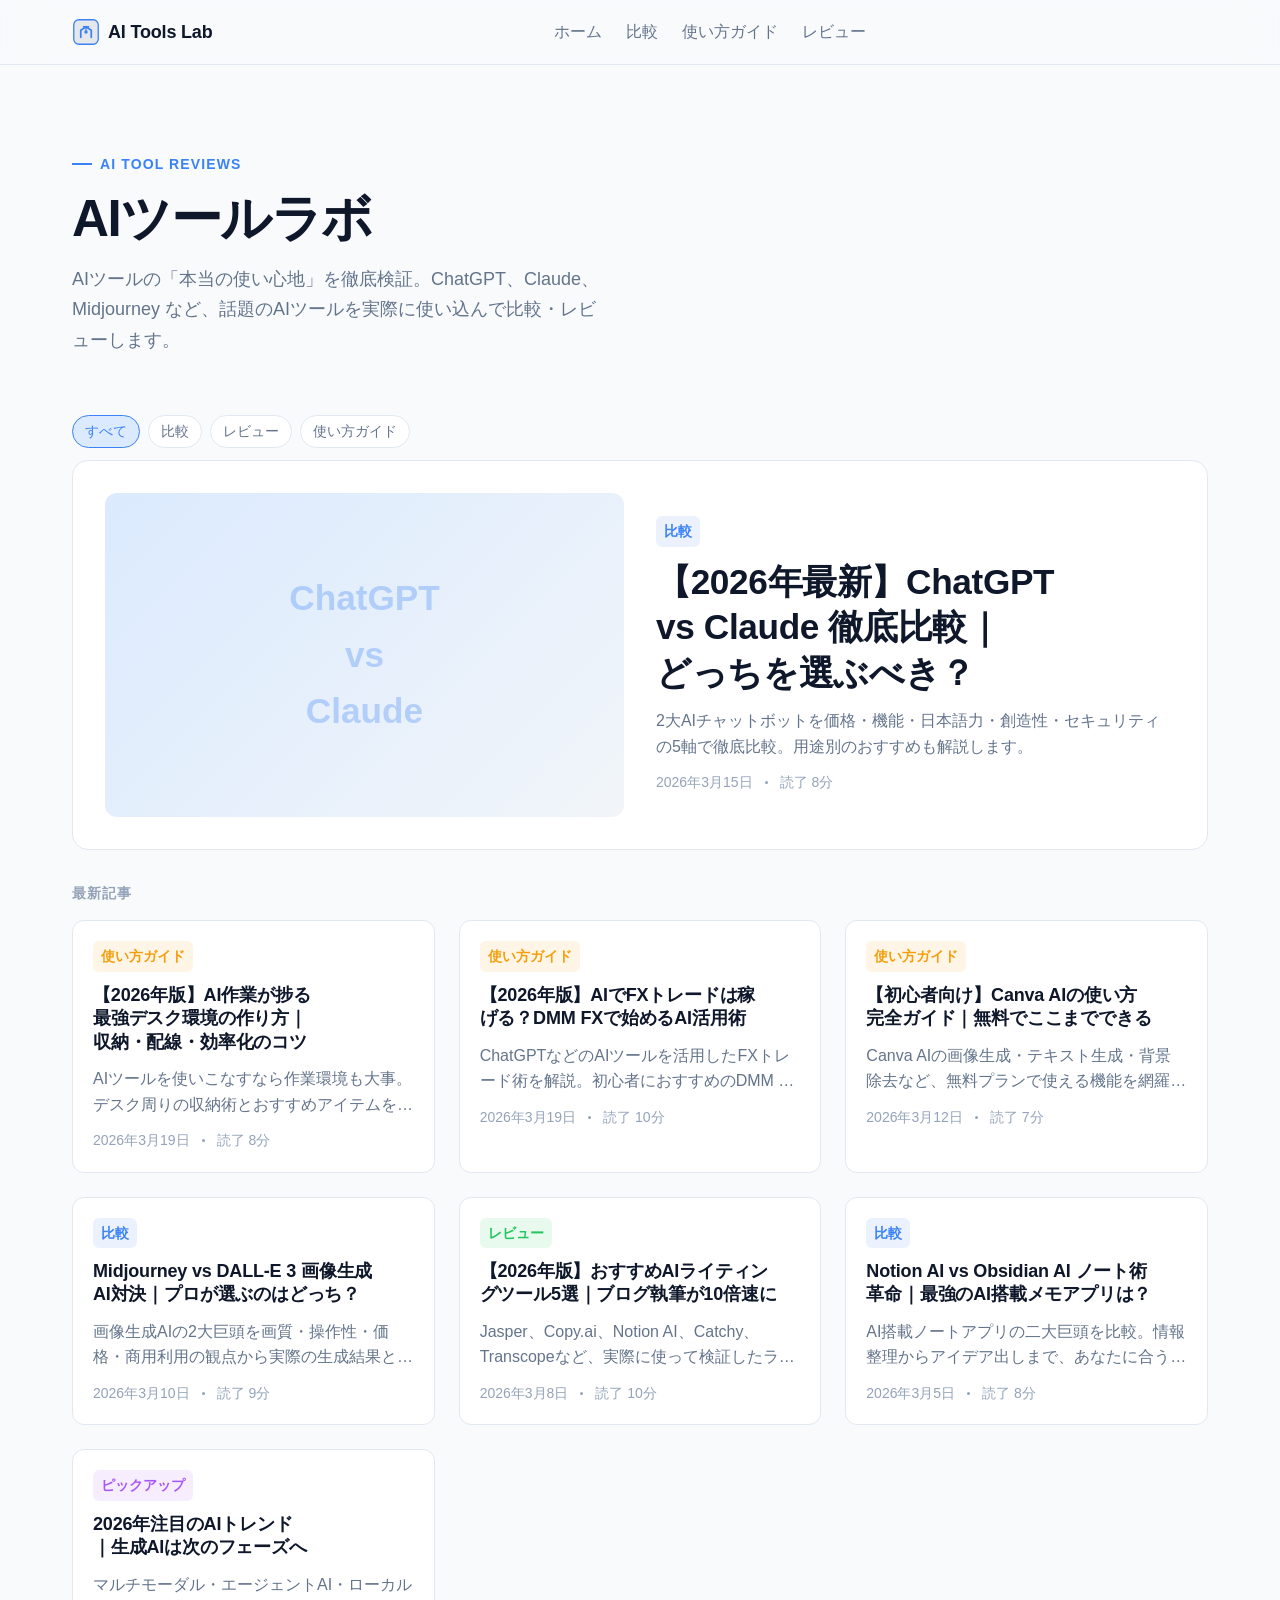
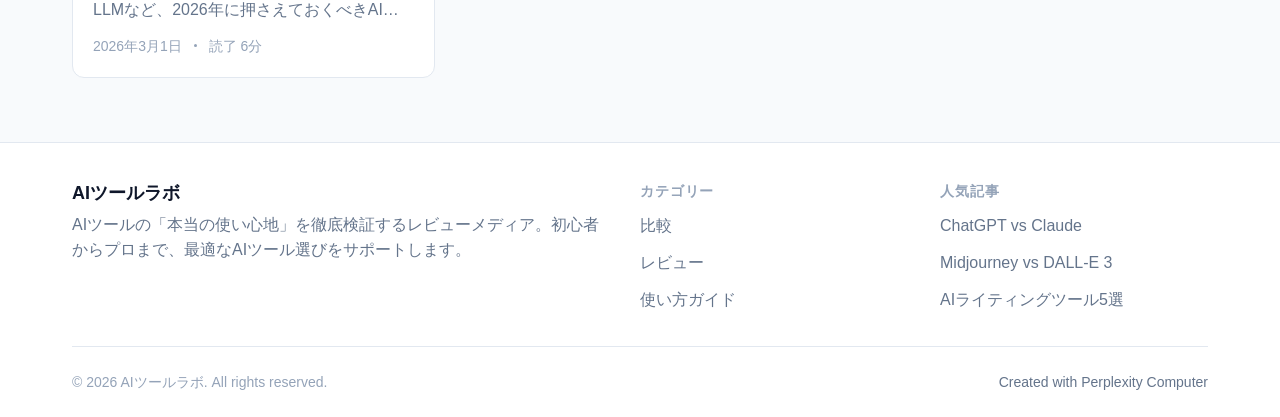
==== commit 7bfcdec3: "Add AI desk setup article with chanté affiliate link" ====
--- a/index.html
+++ b/index.html
@@ -116,6 +116,17 @@
     <p class="section-label">最新記事</p>
     <div class="articles-grid">
 
+      <a href="./articles/ai-desk-setup.html" class="article-card">
+        <span class="card-tag card-tag--guide">使い方ガイド</span>
+        <h3 class="card-title">【2026年版】AI作業が捗る最強デスク環境の作り方｜収納・配線・効率化のコツ</h3>
+        <p class="card-excerpt">AIツールを使いこなすなら作業環境も大事。デスク周りの収納術とおすすめアイテムを紹介。</p>
+        <div class="card-meta">
+          <span>2026年3月19日</span>
+          <span class="card-meta-divider"></span>
+          <span>読了 8分</span>
+        </div>
+      </a>
+
       <a href="./articles/ai-fx-trading.html" class="article-card">
         <span class="card-tag card-tag--guide">使い方ガイド</span>
         <h3 class="card-title">【2026年版】AIでFXトレードは稼げる？DMM FXで始めるAI活用術</h3>
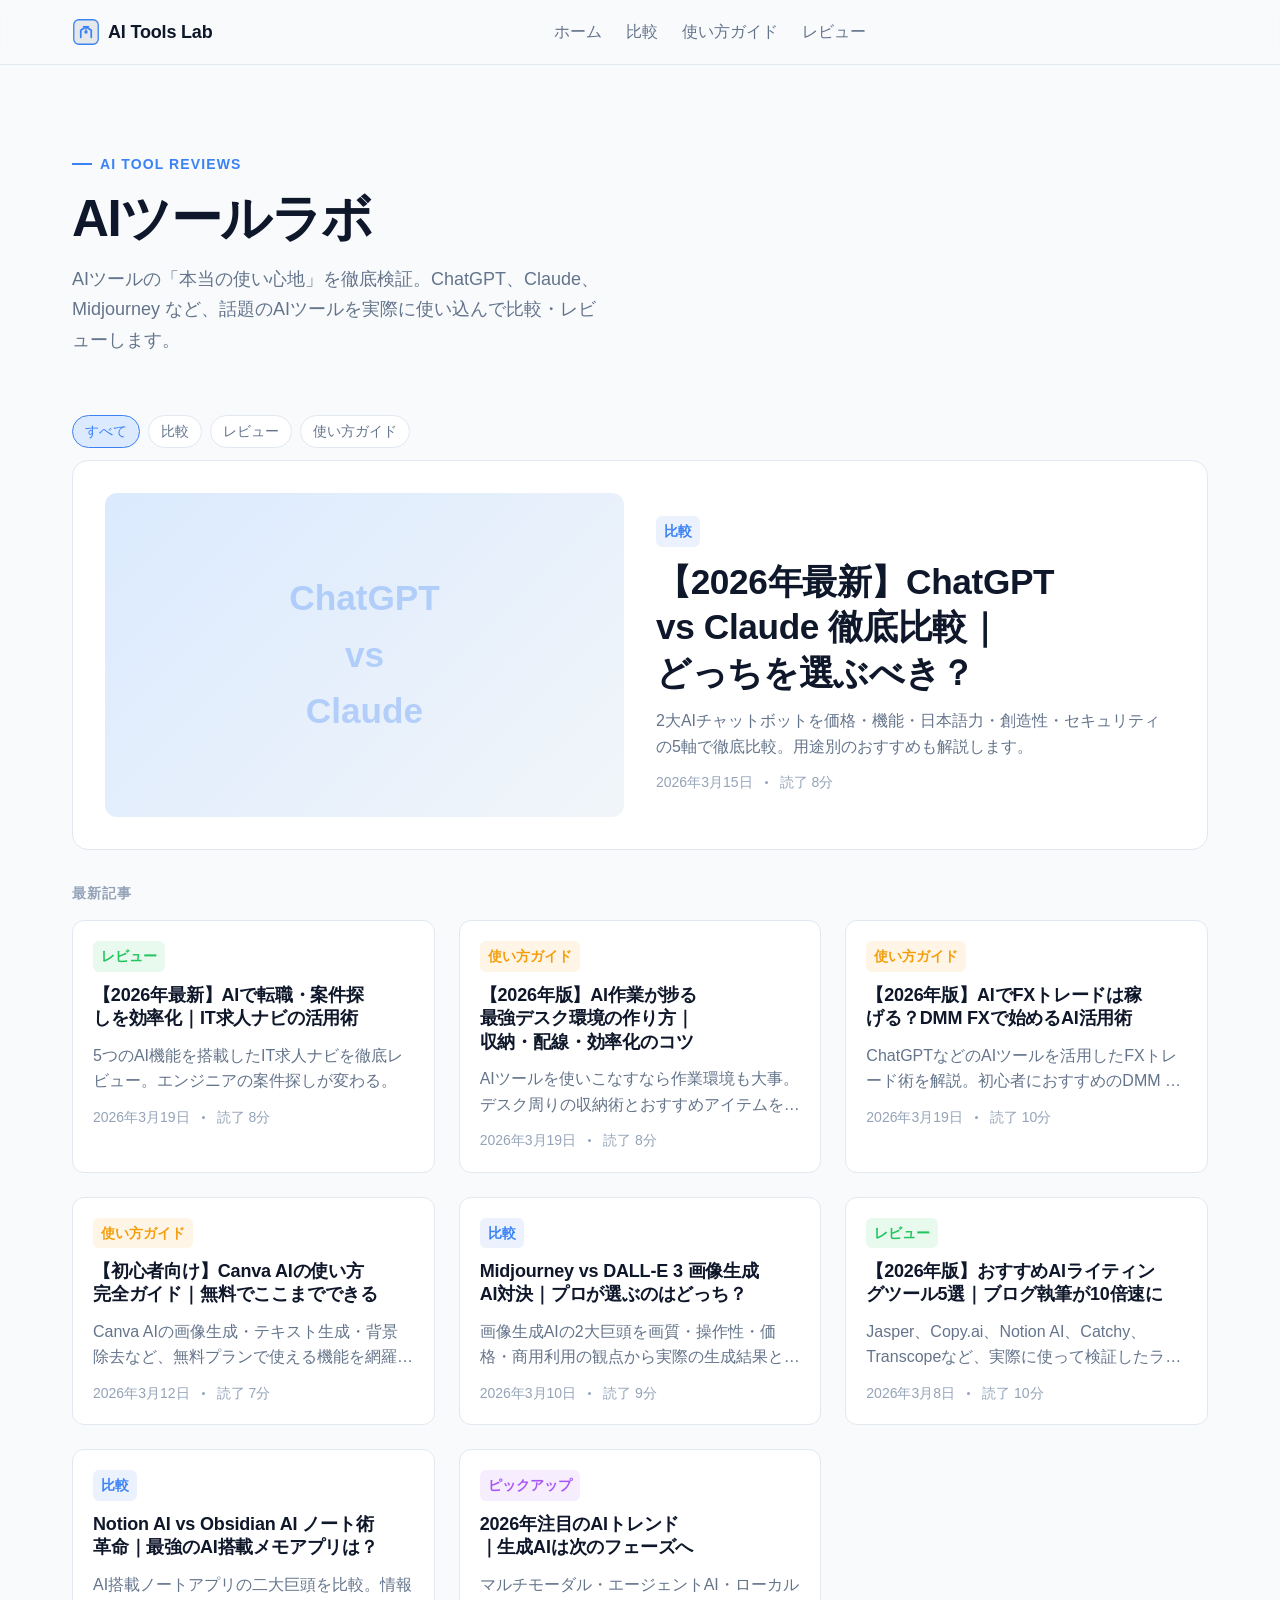
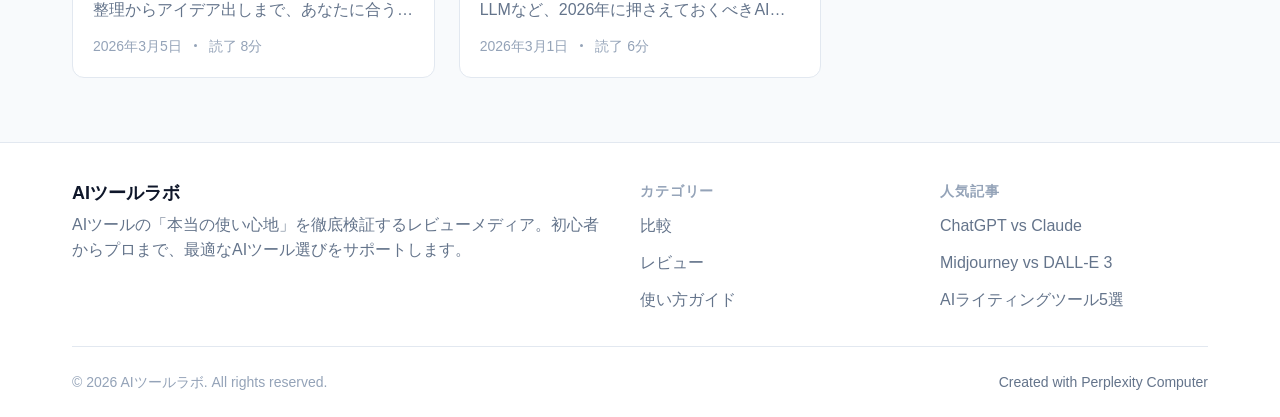
==== commit b2aecce8: "Add IT求人ナビ article with affiliate link" ====
--- a/index.html
+++ b/index.html
@@ -116,6 +116,17 @@
     <p class="section-label">最新記事</p>
     <div class="articles-grid">
 
+      <a href="./articles/ai-job-matching.html" class="article-card">
+        <span class="card-tag card-tag--review">レビュー</span>
+        <h3 class="card-title">【2026年最新】AIで転職・案件探しを効率化｜IT求人ナビの活用術</h3>
+        <p class="card-excerpt">5つのAI機能を搭載したIT求人ナビを徹底レビュー。エンジニアの案件探しが変わる。</p>
+        <div class="card-meta">
+          <span>2026年3月19日</span>
+          <span class="card-meta-divider"></span>
+          <span>読了 8分</span>
+        </div>
+      </a>
+
       <a href="./articles/ai-desk-setup.html" class="article-card">
         <span class="card-tag card-tag--guide">使い方ガイド</span>
         <h3 class="card-title">【2026年版】AI作業が捗る最強デスク環境の作り方｜収納・配線・効率化のコツ</h3>
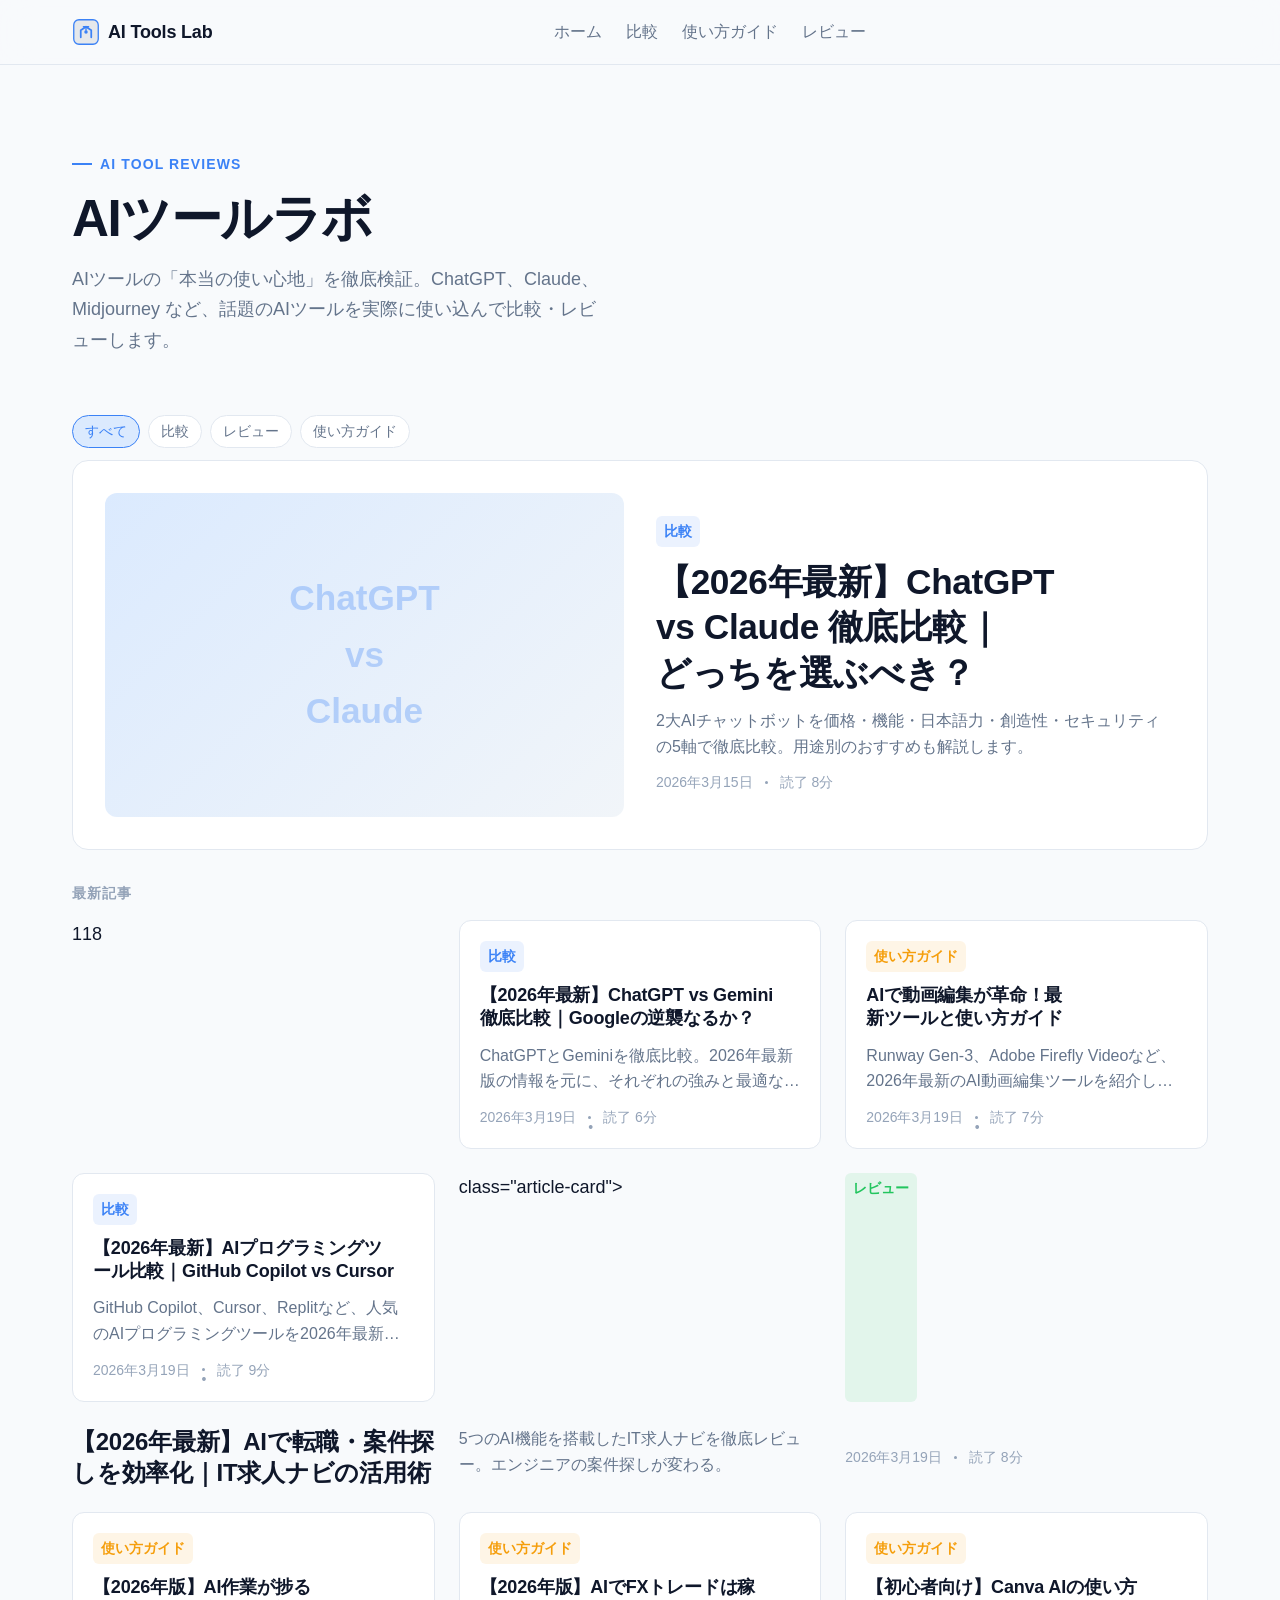
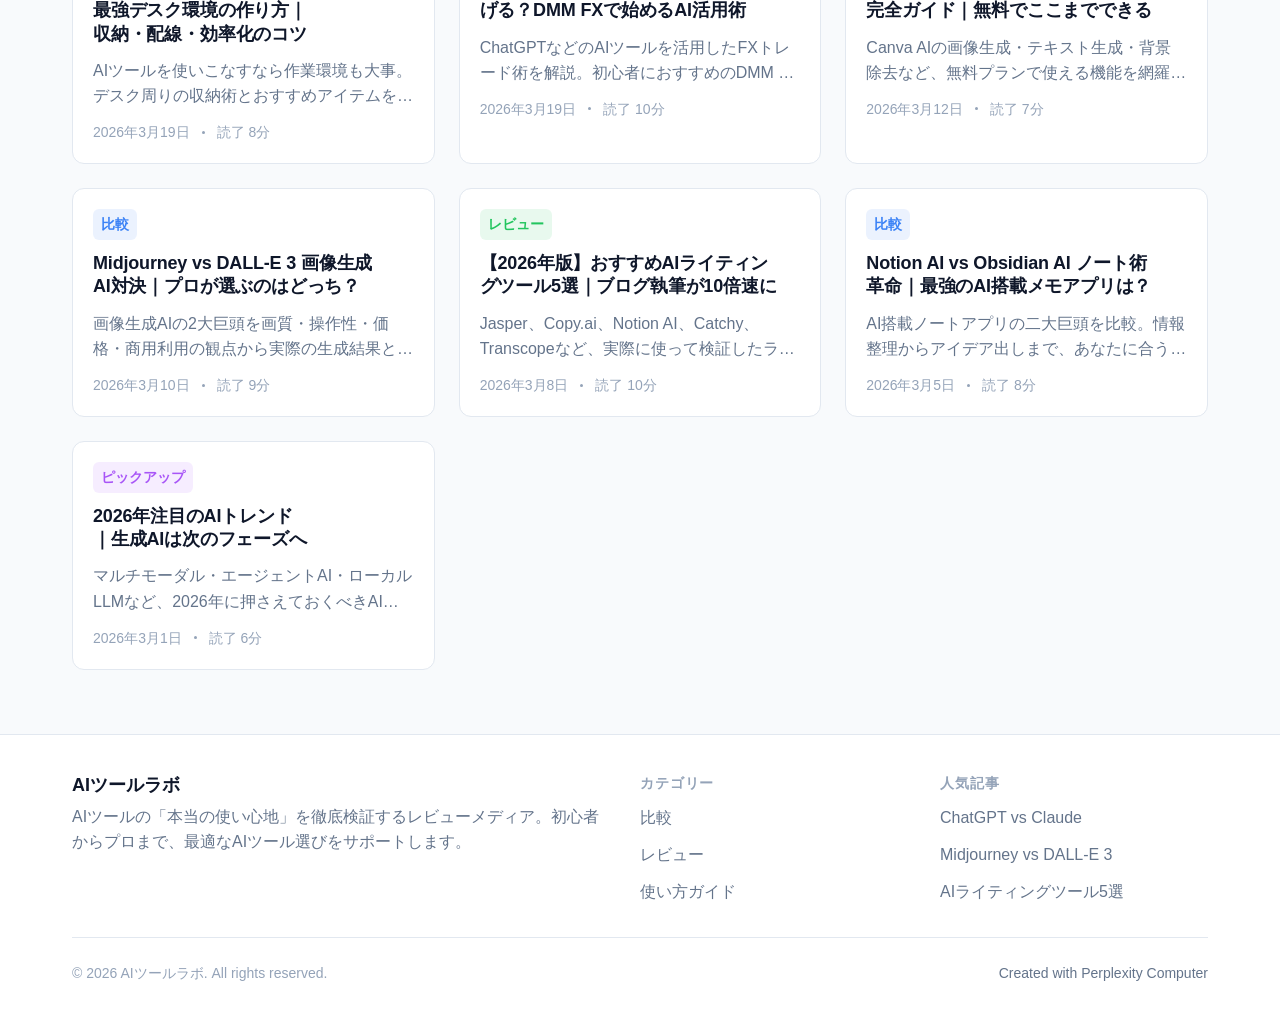
==== commit 6640715e: "Add new articles to the articles grid" ====
--- a/index.html
+++ b/index.html
@@ -116,7 +116,41 @@
     <p class="section-label">最新記事</p>
     <div class="articles-grid">
 
-      <a href="./articles/ai-job-matching.html" class="article-card">
+      118
+               <a href="./articles/chatgpt-vs-gemini.html" class="article-card">
+          <span class="card-tag card-tag--hikaku">比較</span>
+          <h3 class="card-title">【2026年最新】ChatGPT vs Gemini 徹底比較｜Googleの逆襲なるか？</h3>
+          <p class="card-excerpt">ChatGPTとGeminiを徹底比較。2026年最新版の情報を元に、それぞれの強みと最適な使い分けを解説します。</p>
+          <div class="card-meta">
+            <span>2026年3月19日</span>
+            <span class="card-meta-divider">•</span>
+            <span>読了 6分</span>
+          </div>
+        </a>
+
+        <a href="./articles/ai-video-editing.html" class="article-card">
+          <span class="card-tag card-tag--guide">使い方ガイド</span>
+          <h3 class="card-title">AIで動画編集が革命！最新ツールと使い方ガイド</h3>
+          <p class="card-excerpt">Runway Gen-3、Adobe Firefly Videoなど、2026年最新のAI動画編集ツールを紹介します。</p>
+          <div class="card-meta">
+            <span>2026年3月19日</span>
+            <span class="card-meta-divider">•</span>
+            <span>読了 7分</span>
+          </div>
+        </a>
+
+        <a href="./articles/ai-programming-tools.html" class="article-card">
+          <span class="card-tag card-tag--hikaku">比較</span>
+          <h3 class="card-title">【2026年最新】AIプログラミングツール比較｜GitHub Copilot vs Cursor</h3>
+          <p class="card-excerpt">GitHub Copilot、Cursor、Replitなど、人気のAIプログラミングツールを2026年最新版で徹底比較。</p>
+          <div class="card-meta">
+            <span>2026年3月19日</span>
+            <span class="card-meta-divider">•</span>
+            <span>読了 9分</span>
+          </div>
+        </a>
+
+       class="article-card">
         <span class="card-tag card-tag--review">レビュー</span>
         <h3 class="card-title">【2026年最新】AIで転職・案件探しを効率化｜IT求人ナビの活用術</h3>
         <p class="card-excerpt">5つのAI機能を搭載したIT求人ナビを徹底レビュー。エンジニアの案件探しが変わる。</p>
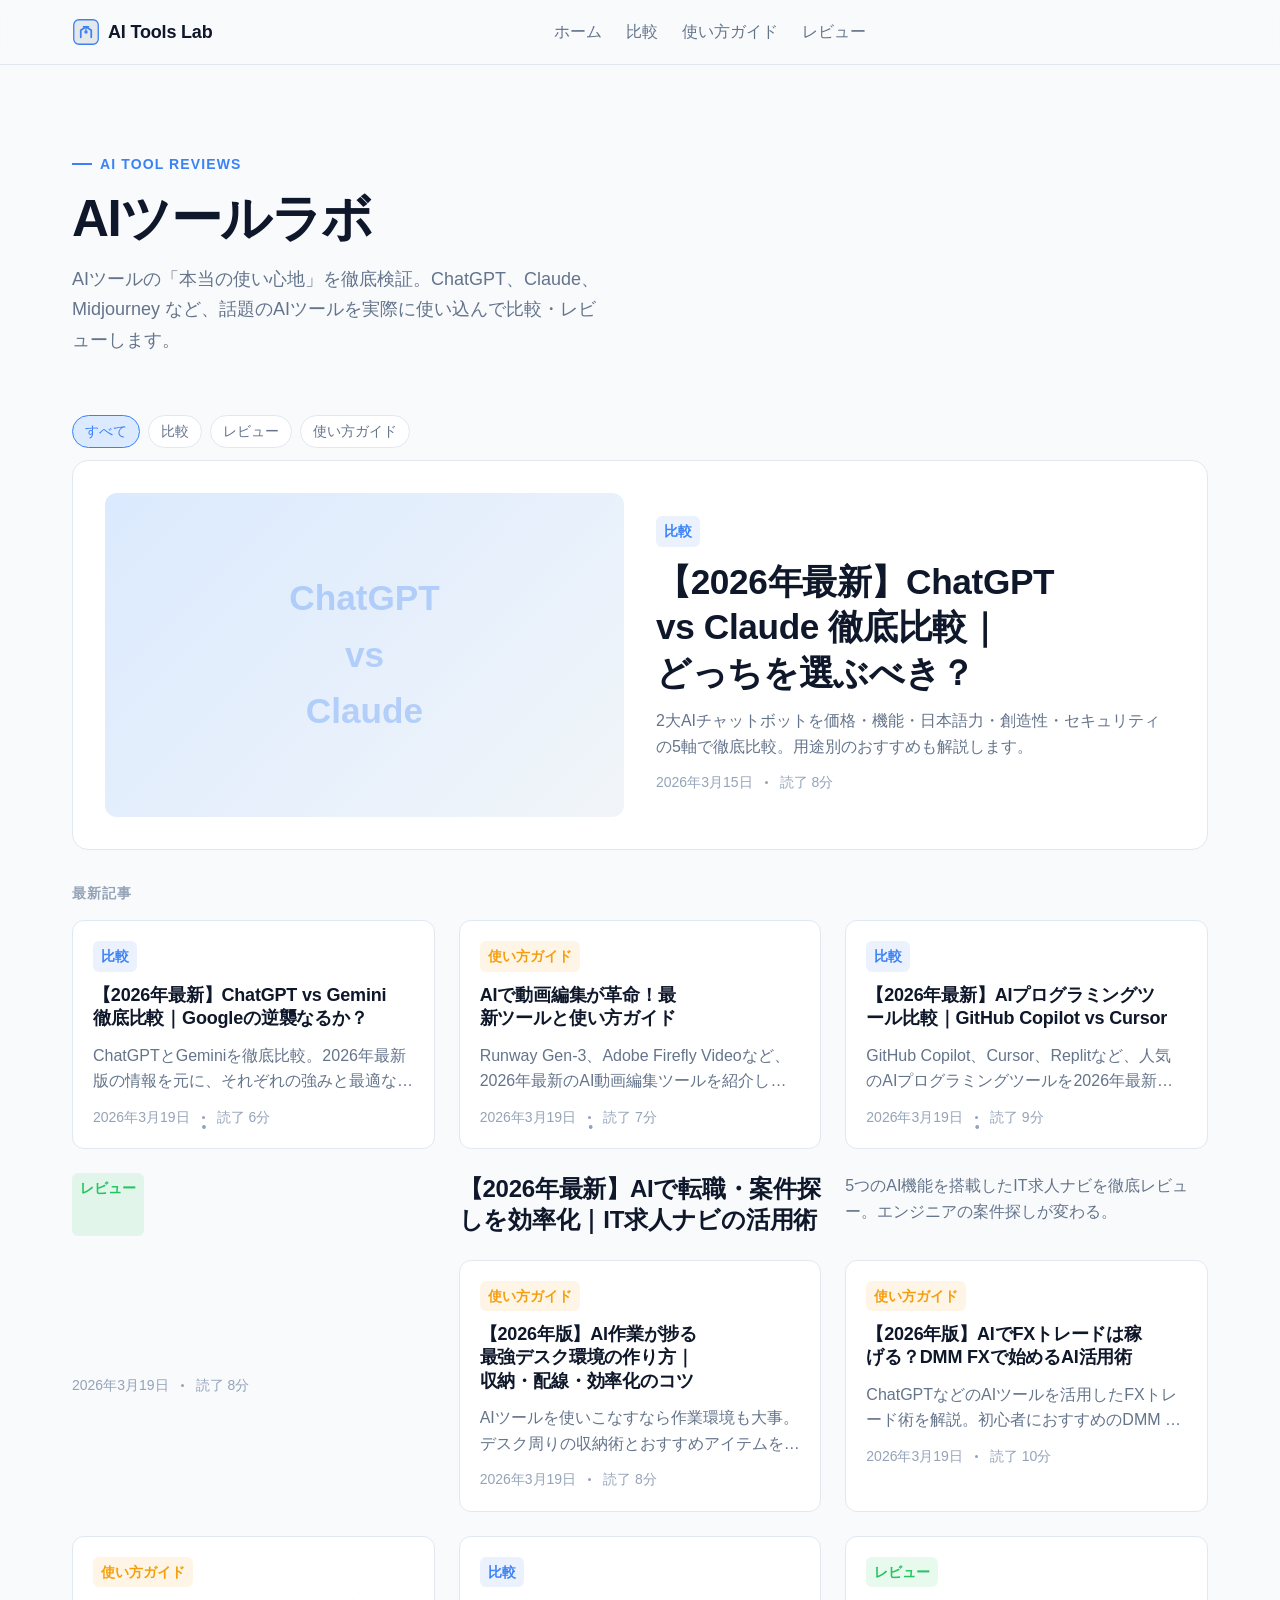
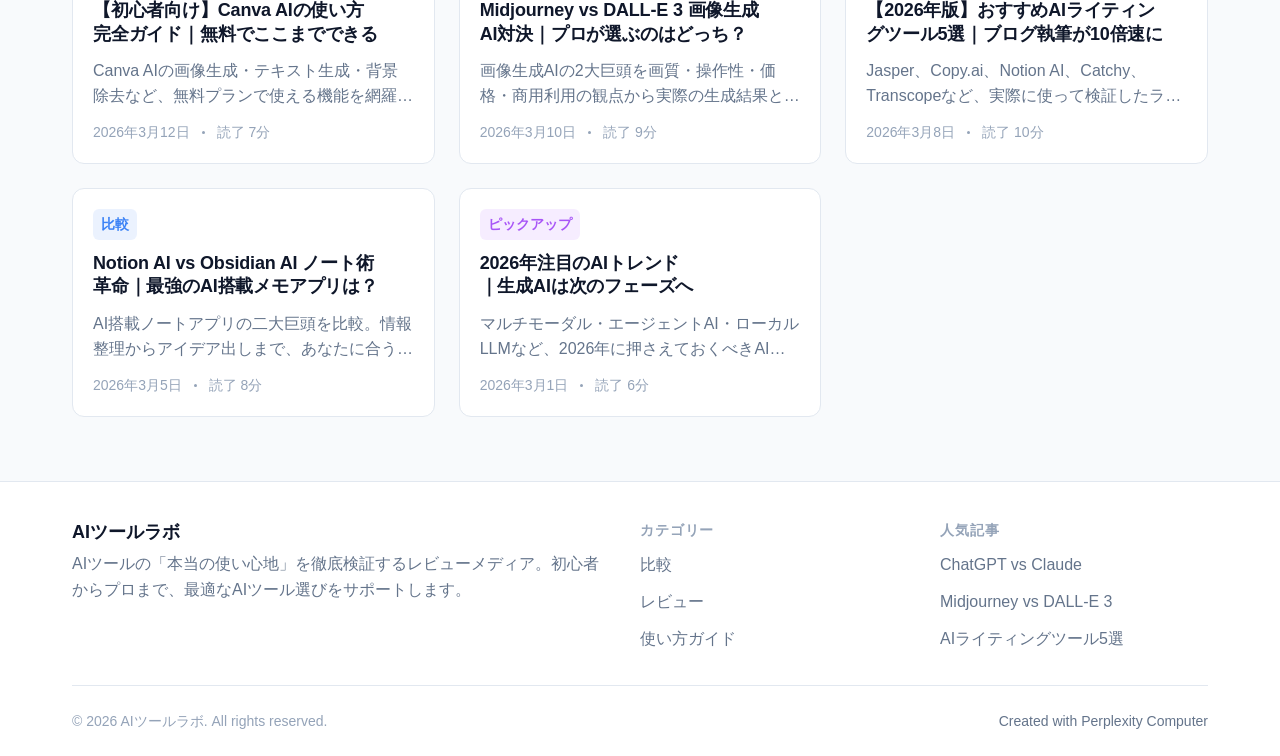
==== commit 3901eb23: "最新記事の不正テキスト（118とclass="article-card"）を削除" ====
--- a/index.html
+++ b/index.html
@@ -116,7 +116,7 @@
     <p class="section-label">最新記事</p>
     <div class="articles-grid">
 
-      118
+
                <a href="./articles/chatgpt-vs-gemini.html" class="article-card">
           <span class="card-tag card-tag--hikaku">比較</span>
           <h3 class="card-title">【2026年最新】ChatGPT vs Gemini 徹底比較｜Googleの逆襲なるか？</h3>
@@ -150,7 +150,7 @@
           </div>
         </a>
 
-       class="article-card">
+      
         <span class="card-tag card-tag--review">レビュー</span>
         <h3 class="card-title">【2026年最新】AIで転職・案件探しを効率化｜IT求人ナビの活用術</h3>
         <p class="card-excerpt">5つのAI機能を搭載したIT求人ナビを徹底レビュー。エンジニアの案件探しが変わる。</p>
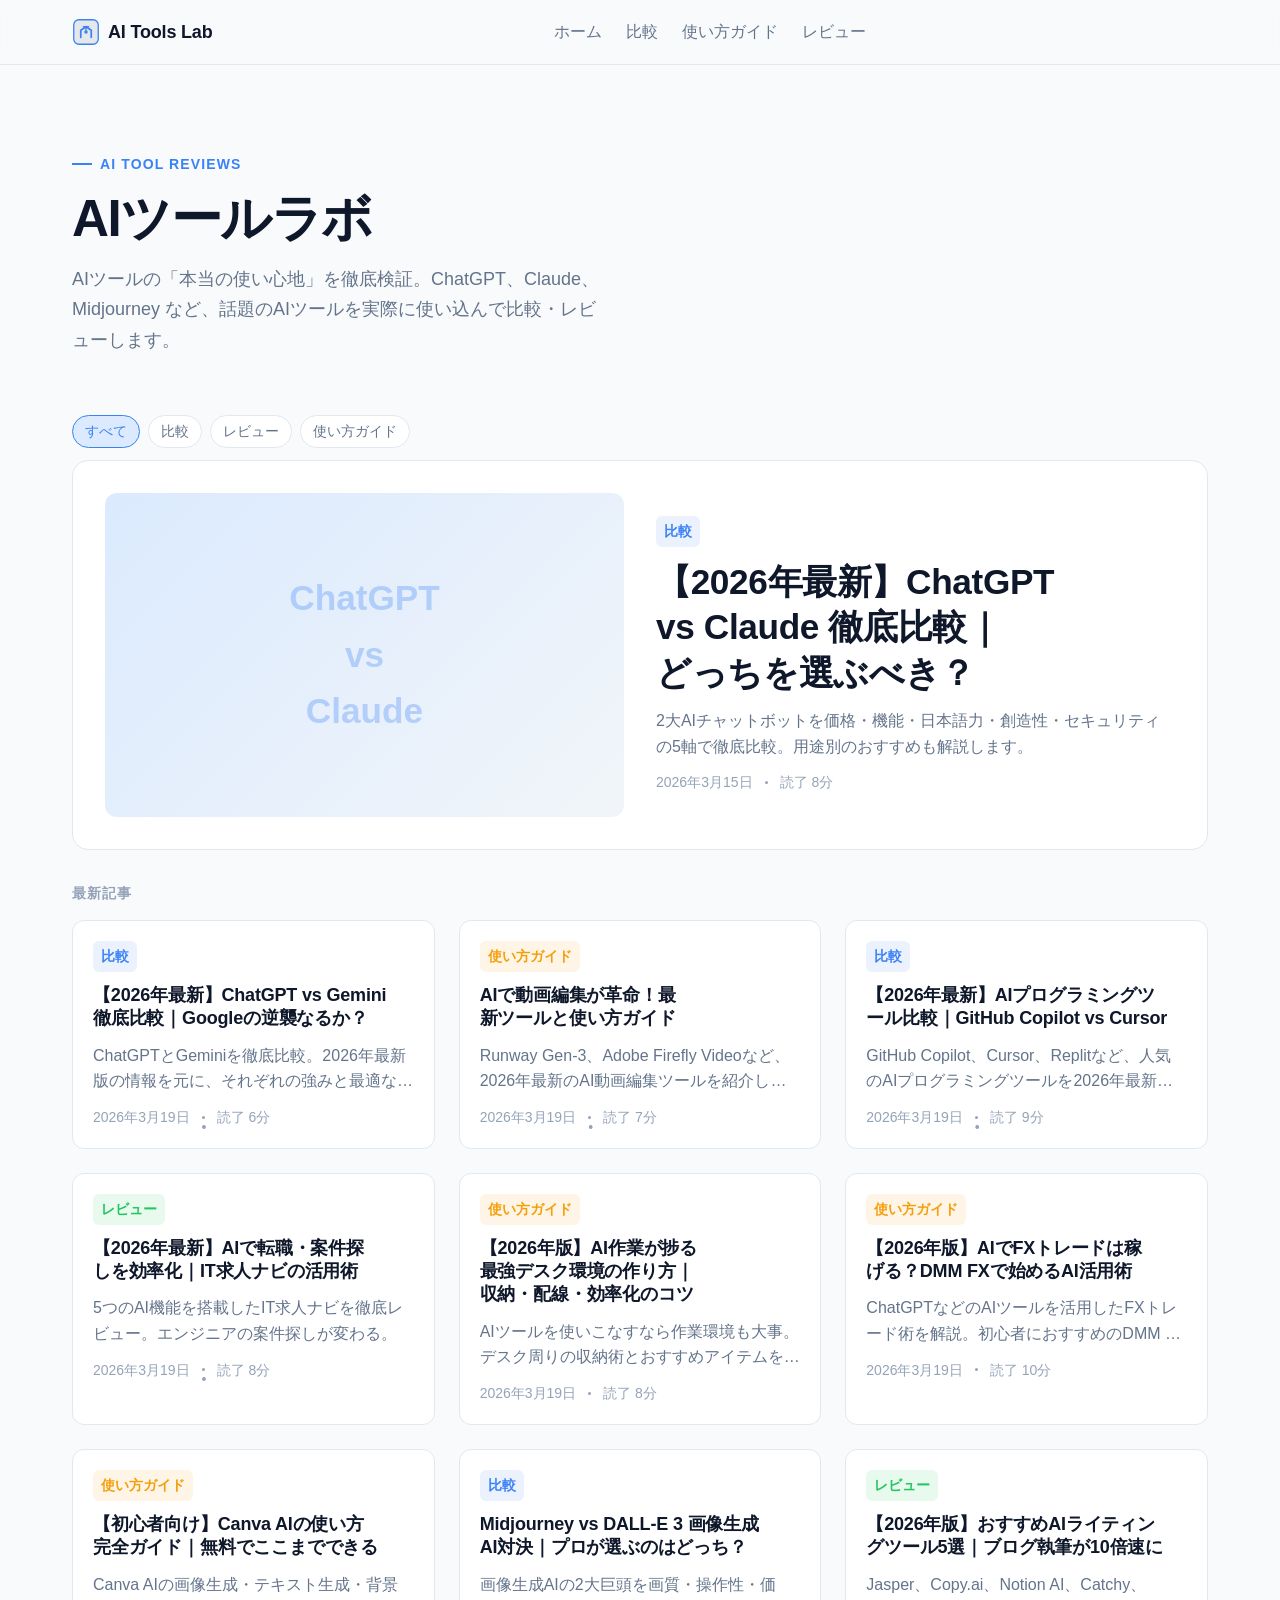
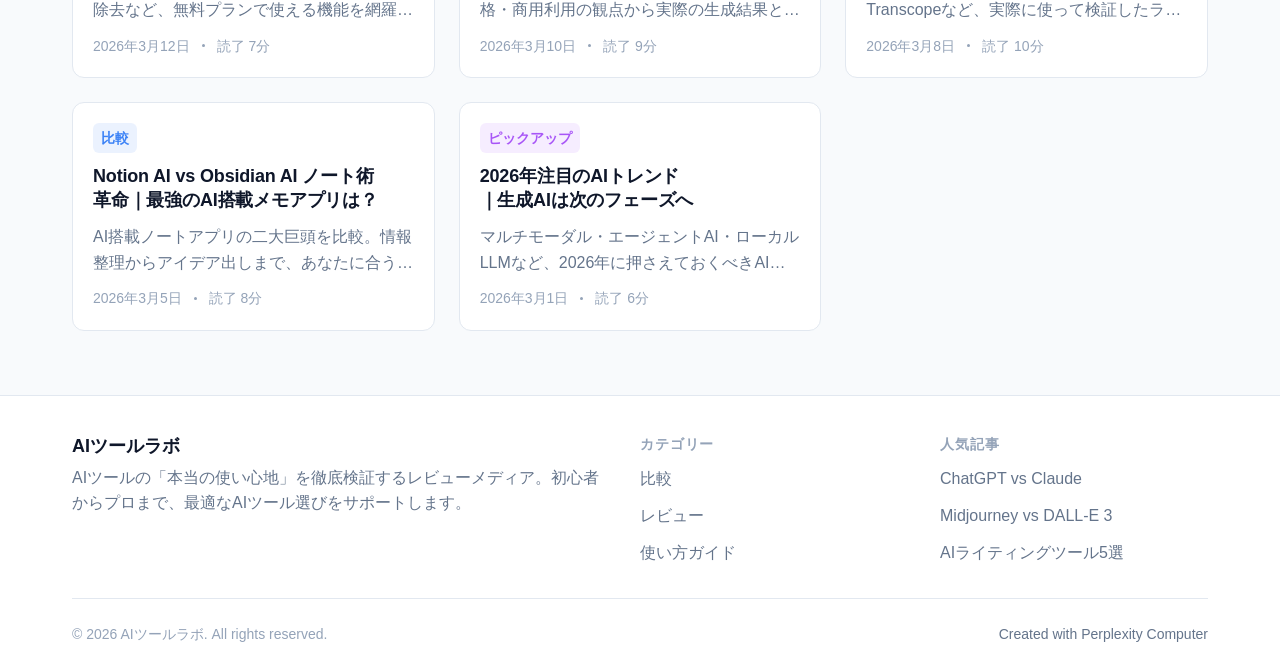
==== commit 5e1e9587: "レビューカードのリンクと区切り文字を修正" ====
--- a/index.html
+++ b/index.html
@@ -150,13 +150,13 @@
           </div>
         </a>
 
-      
+              <a href="./articles/ai-job-navi.html" class="article-card">
         <span class="card-tag card-tag--review">レビュー</span>
         <h3 class="card-title">【2026年最新】AIで転職・案件探しを効率化｜IT求人ナビの活用術</h3>
         <p class="card-excerpt">5つのAI機能を搭載したIT求人ナビを徹底レビュー。エンジニアの案件探しが変わる。</p>
         <div class="card-meta">
           <span>2026年3月19日</span>
-          <span class="card-meta-divider"></span>
+          <span class="card-meta-divider">•</span>
           <span>読了 8分</span>
         </div>
       </a>
